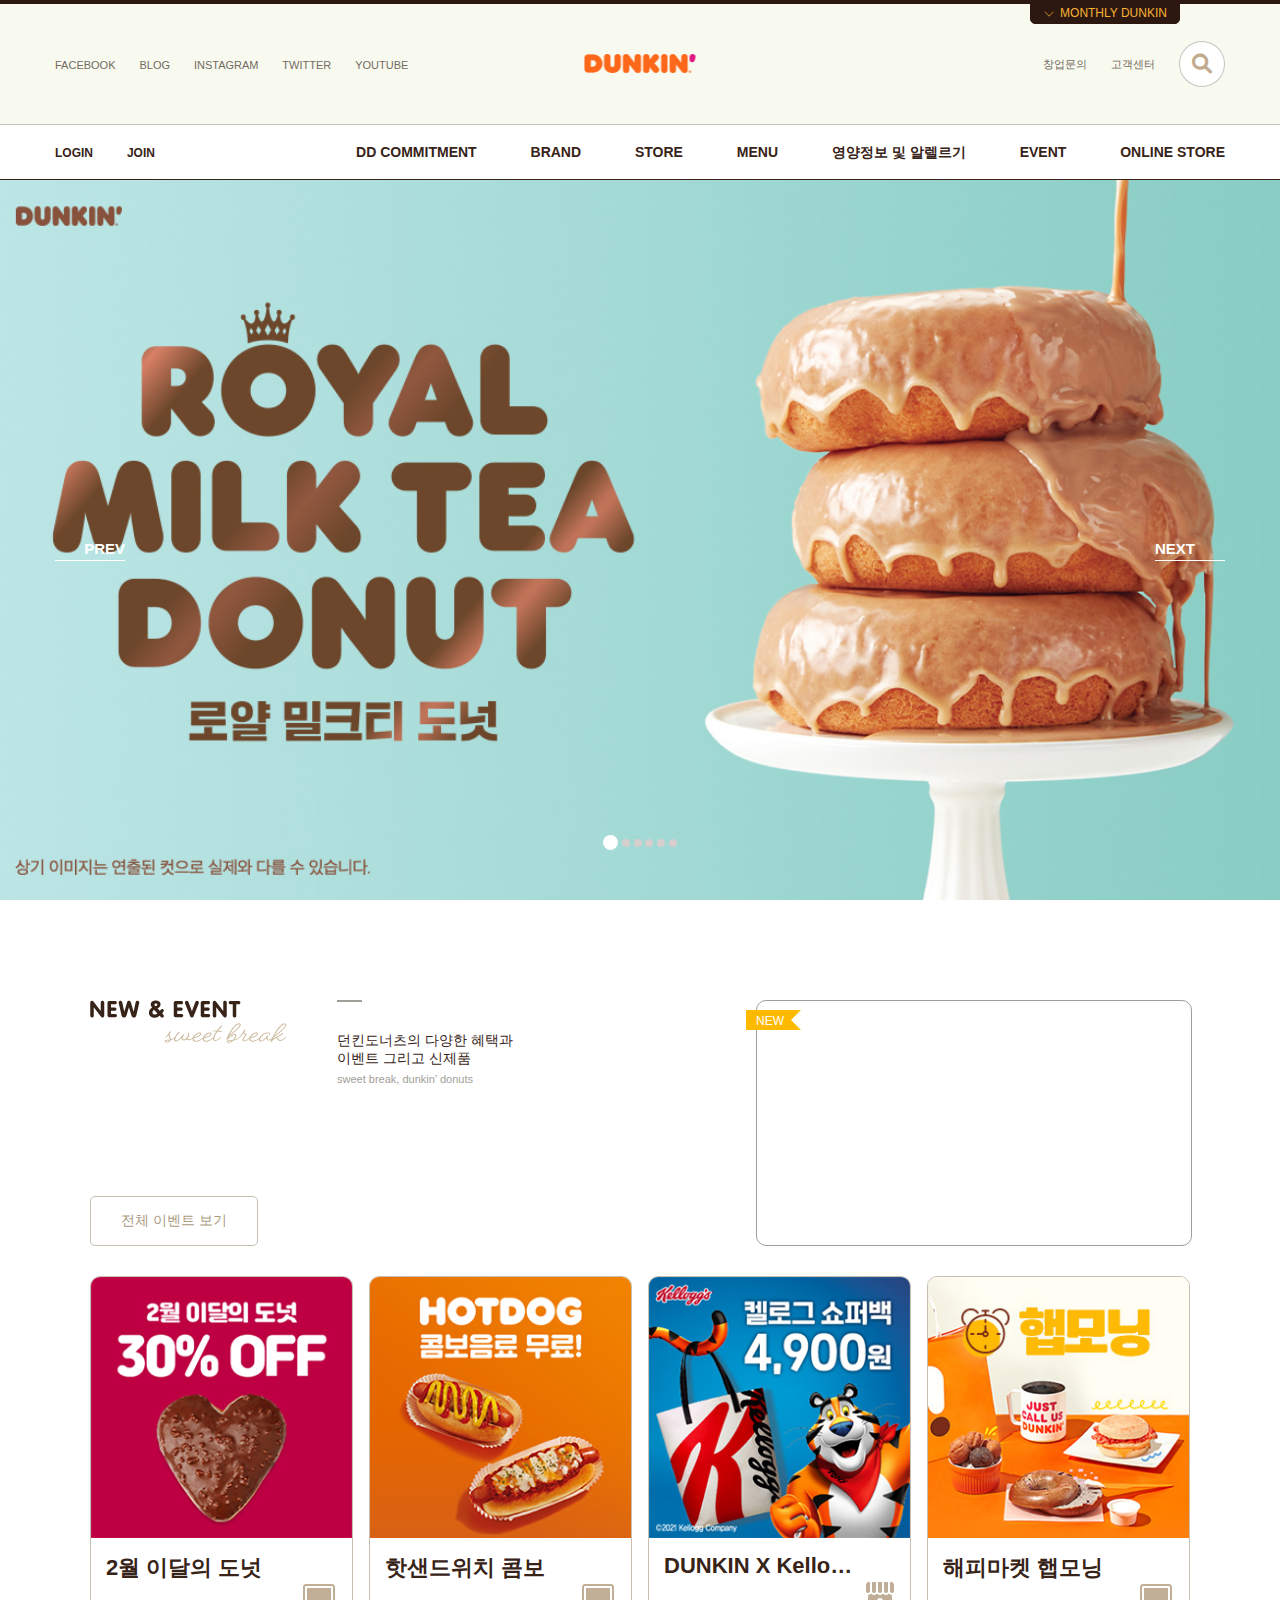
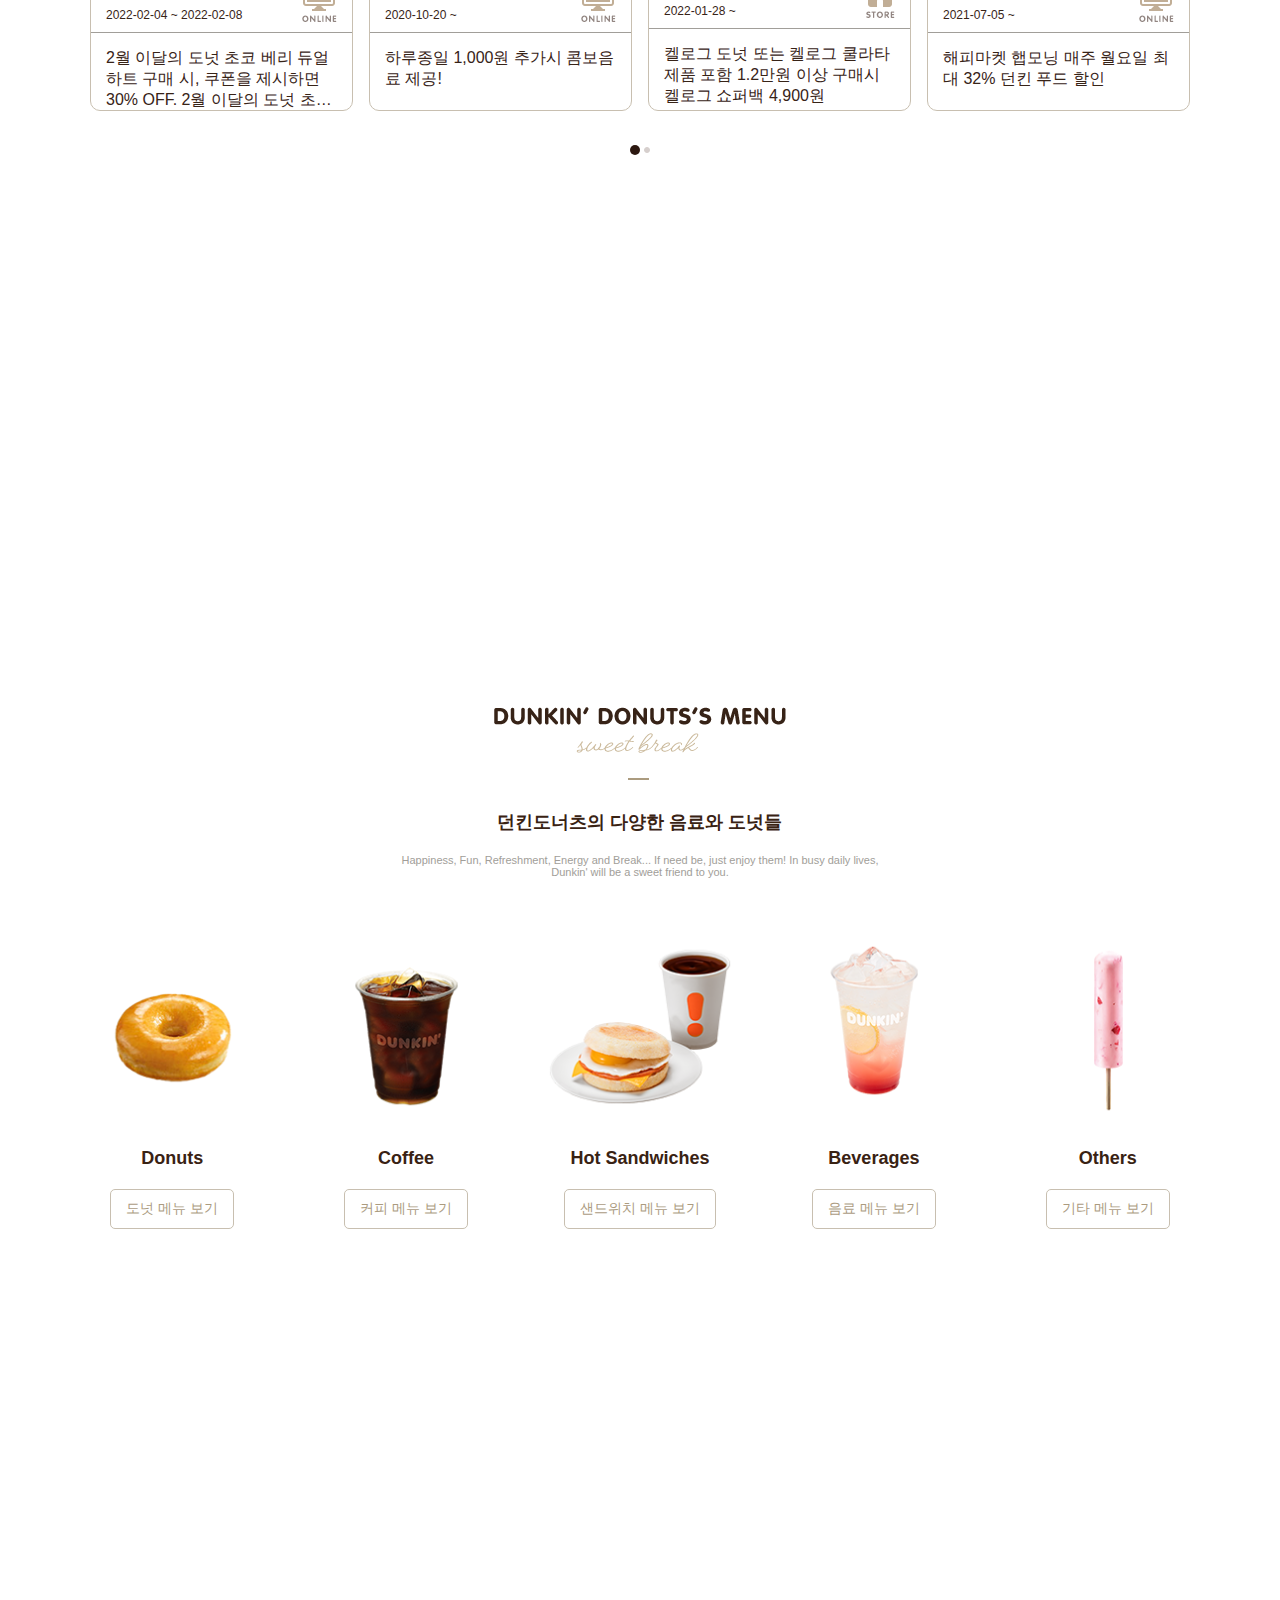
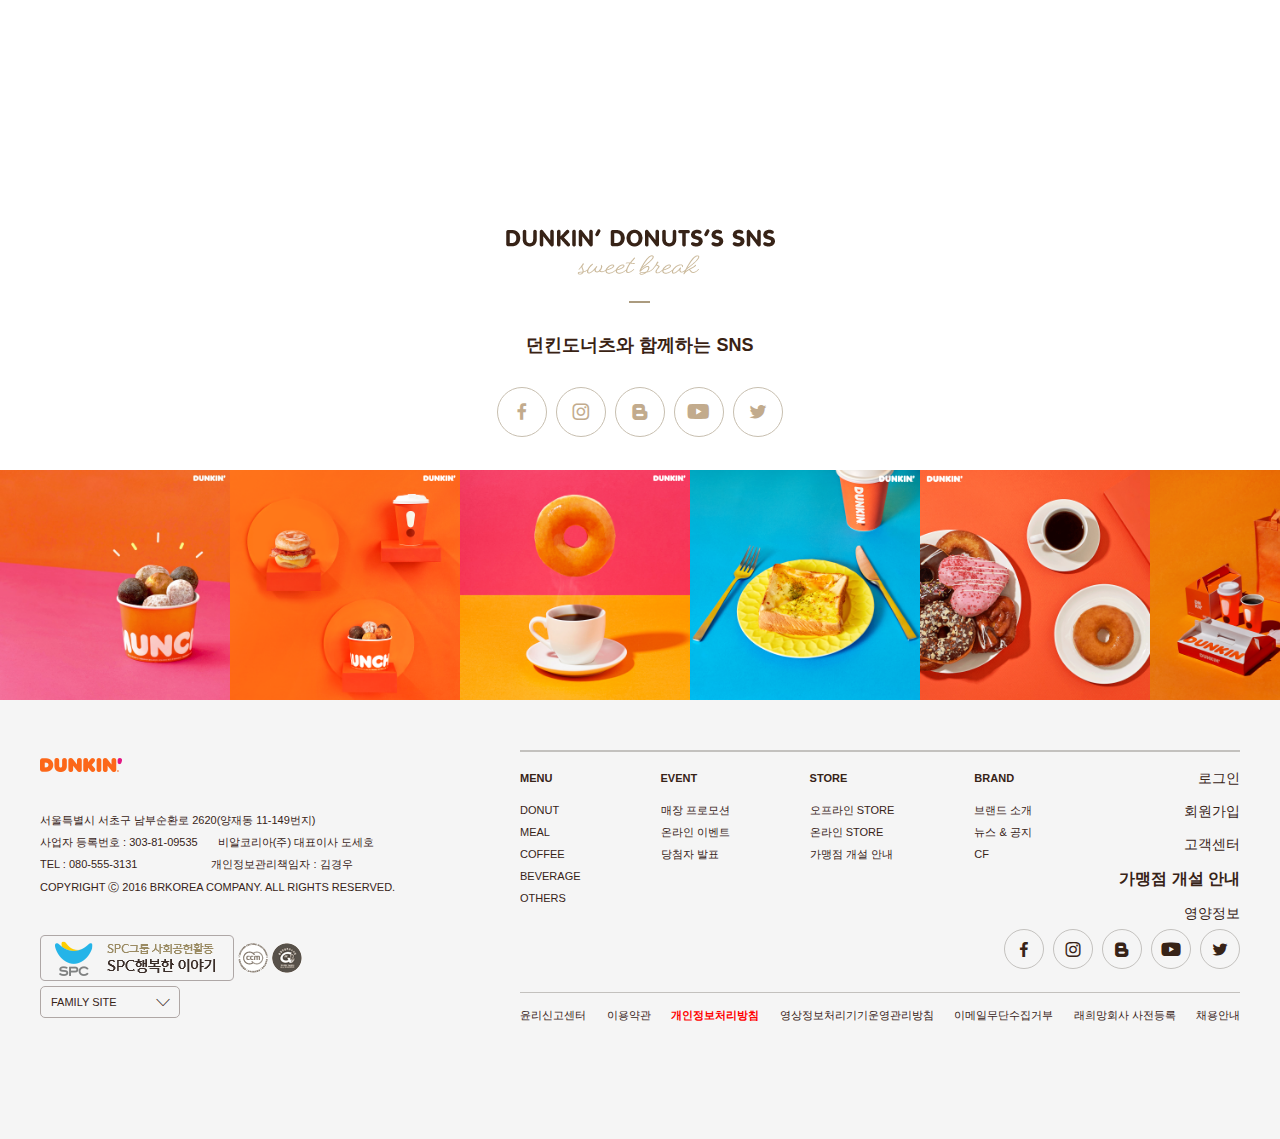
==== index.html @ ea6276cc "init" ====
<!DOCTYPE html>
<html lang="ko">
<head>
  <meta charset="UTF-8">
  <meta http-equiv="X-UA-Compatible" content="IE=edge">
  <meta name="viewport" content="width=device-width, initial-scale=1, viewport-fit=cover" />
  <meta name="apple-mobile-web-app-title" content="Dunkin Donuts" />
  <title>던킨도너츠 코리아</title>
  <meta name="description" content="던킨도너츠 웹사이트">
  <link rel="shortcut icon" type="image/x-icon" href="favicon.ico" />
  <link rel="stylesheet" href="fa/css/all.min.css" />
  <link rel="stylesheet" href="xeicon/xeicon.min.css" />
  <link rel="stylesheet" href="css/web-font.css" />
  <link rel="stylesheet" href="css/style-pc.css" media="screen and (min-width: 1024.0px)" />
  <link rel="stylesheet" href="css/style-m.css" media="screen and (max-width: 1023.9px)" />
  <script src="js/jquery-3.6.0.min.js"></script>
  <script src="js/common.js"></script>
</head>
<body class="main">
  <div class="wrapper">
    <a href="#main" id="skip-nav">본문 바로가기</a>
    <div id="monthly" class="pc">
      <div class="box">
        <ul>
          <li>
            <a href="#"><img src="img/monthly_dom.png" alt="이달의 도너츠 로얄 밀크티 도넛" /></a>
          </li>
          <li>
            <a href="#"><img src="img/monthly_dom.png" alt="이달의 도너츠 로얄 밀크티 도넛" /></a>
          </li>
          <li>
            <a href="#"><img src="img/monthly_dom.png" alt="이달의 도너츠 로얄 밀크티 도넛" /></a>
          </li>
        </ul>
      </div>
      <div class="pull-down">
        <a href="#"><i class="xi-angle-down-thin"><span>열기/닫기</span></i>MONTHLY DUNKIN</a>
      </div>
    </div>
    <header id="header">
      <div class="top-menu">
        <div class="box">
          <a href="#" class="menu-o mobile"><i class="xi-bars"><span>메뉴 열기</span></i></a>
          <h1><a href="#"><img src="img/logo_dunkindonuts.png" alt="Dunkin" /></a></h1>
          <a href="#" class="drct-str mobile">온라인 스토어</a>
          <ul class="sns pc">
            <li><a href="#">FACEBOOK</a></li>
            <li><a href="#">BLOG</a></li>
            <li><a href="#">INSTAGRAM</a></li>
            <li><a href="#">TWITTER</a></li>
            <li><a href="#">YOUTUBE</a></li>
          </ul>
          <ul class="util1 pc">
            <li><a href="#">창업문의</a></li>
            <li><a href="#">고객센터</a></li>
            <li class="search">
              <input type="text" name="" id="search" value="" />
              <label for="search">
                <i class="fa-solid fa-magnifying-glass"><span>검색하기</span>
                </i>
              </label>
            </li>
          </ul>
        </div>
      </div>
      <div class="btm-menu">
        <a href="#" class="menu-x mobile"><i class="xi-close"><span>메뉴 닫기</span></i></a>
        <div class="box">
          <ul class="util2">
            <li><a href="#">LOGIN</a></li>
            <li><a href="#">JOIN</a></li>
            <li class="mobile"><a href="#"><i class="fa-solid fa-magnifying-glass"><span>검색하기</span></i></a></li>
          </ul>
          <nav id="gnb">
            <ul>
              <li data-menu="commit">
                <a href="#">DD COMMITMENT</a>
                <div class="box">
                  <ul class="sub">
                    <li class="card">
                      <a href="#">
                        <p class="text">
                          <em>도넛 만드는 이야기</em>
                          <span>도넛이 만들어지는 과정부터<br />전달하는 과정까지 한 번에</span>
                        </p>
                        <p class="img">
                          <img src="img/gnb_doc01.png" alt="도넛 만드는 이야기" />
                        </p>
                        <p class="btn round">more</p>
                      </a>
                    </li>
                    <li><a href="#">도넛 만드는 이야기</a></li>
                    <li class="card">
                      <a href="#">
                        <p class="text">
                          <em>고객과의 약속</em>
                          <span>던킨이 전하는 고객과의 약속</span>
                        </p>
                        <p class="img">
                          <img src="img/gnb_doc02.png" alt="고객과의 약속" />
                        </p>
                        <p class="btn round">more</p>
                      </a>
                    </li>
                    <li><a href="#">고객과의 약속</a></li>
                    <li class="card">
                      <a href="#">
                        <p class="text">
                          <em>생산센터 투어</em>
                          <span>던킨 생산 센터 견학<br />둘러보기</span>
                        </p>
                        <p class="img">
                          <img src="img/gnb_doc03.png" alt="생산센터 투어" />
                        </p>
                        <p class="btn round">more</p>
                      </a>
                    </li>
                    <li><a href="#">공장 견학 투어</a></li>
                  </ul>
                </div>
              </li>
              <li data-menu="brand">
                <a href="#">BRAND</a>
                <div class="box">
                  <ul class="sub">
                    <li>
                      <a href="#">브랜드 소개</a>
                      <ul>
                        <li><a href="#">던킨도너츠에<br />대해서 알아보세요</a></li>
                      </ul>
                    </li>
                    <li>
                      <a href="#">브랜드 소식</a>
                      <ul>
                        <li><a href="#">던킨 소식을<br /> 알려드립니다</a></li>
                      </ul>
                    </li>
                    <li>
                      <a href="#">미디어 센터</a>
                      <ul>
                        <li><a href="#">던킨의 보도자료들을<br />확인하세요</a></li>
                      </ul>
                    </li>
                    <li>
                      <a href="#">CF</a>
                      <ul>
                        <li><a href="#">던킨 CF</a></li>
                      </ul>
                    </li>
                  </ul>
                </div>
              </li>
              <li data-menu="store">
                <a href="#">STORE</a>
                <div class="box">
                  <ul class="sub">
                    <li>
                      <a href="#">오프라인 STORE</a>
                      <ul>
                        <li><a href="#">매장 찾기</a></li>
                        <li><a href="#">신규매장 안내</a></li>
                        <li><a href="#">품질경영우수가맹점</a></li>
                      </ul>
                    </li>
                    <li>
                      <a href="#">가맹점 개설 안내</a>
                      <ul>
                        <li><a href="#">대한민국 가맹시장</a></li>
                        <li><a href="#">SPC와 함께하는 던킨</a></li>
                        <li><a href="#">25년간 사랑받는 던킨의 강정</a></li>
                        <li><a href="#">새로운 출발 안내</a></li>
                      </ul>
                    </li>
                    <li class="card type2">
                      <a href="#">
                        <p class="text">
                          <em>던킨 매장 찾기</em>
                          <span>나와 가장 가까운 던킨을 찾아보세요</span>
                        </p>
                        <p class="img">
                          <img src="img/gnb_store_01.png" alt="도넛 만드는 이야기" />
                        </p>
                        <p class="btn brown">more</p>
                      </a>
                    </li>
                    <li><a href="#">던킨 매장 찾기</a></li>
                    <li class="card type2">
                      <a href="#">
                        <p class="text">
                          <em>단체주문 &amp; 케이터링 서비스</em>
                          <span>언제, 어디서나 모두 함께 던킨을 즐기세요!</span>
                        </p>
                        <p class="img">
                          <img src="img/gnb_store_02.png" alt="고객과의 약속" />
                        </p>
                        <p class="btn brown">more</p>
                      </a>
                    </li>
                    <li><a href="#">단체주문 &amp; 케이터링 서비스</a></li>
                  </ul>
                </div>
              </li>
              <li data-menu="menu" class="on">
                <a href="#">MENU</a>
                <div class="box">
                  <ul class="sub">
                    <li data-menu="donut" class="on more">
                      <a href="#">DONUT</a>
                      <ul>
                        <li><a href="#">이달의 도넛 (DOM)</a></li>
                        <li><a href="#">베이직</a></li>
                        <li><a href="#">베이글</a></li>
                        <li><a href="#">기타</a></li>
                      </ul>
                    </li>
                    <li data-menu="sandwich">
                      <a href="#">SANDWICHES</a>
                      <ul>
                        <li><a href="#">핫 샌드위치</a></li>
                        <li><a href="#">DD 앳홈</a></li>
                      </ul>
                    </li>
                    <li data-menu="coffee">
                      <a href="#">COFFEE</a>
                      <ul>
                        <li><a href="#">브루클린가든</a></li>
                        <li><a href="#">던카치노</a></li>
                        <li><a href="#">던킨 에스프레소</a></li>
                        <li><a href="#">브류드커피</a></li>
                      </ul>
                    </li>
                    <li data-menu="bev">
                      <a href="#">BEVERAGE</a>
                      <ul>
                        <li><a href="#">버블/젤리</a></li>
                        <li><a href="#">에이드/아이스티</a></li>
                        <li><a href="#">쿨라타</a></li>
                        <li><a href="#">초코/티/티라떼</a></li>
                      </ul>
                    </li>
                    <li data-menu="other">
                      <a href="#">OTHERS</a>
                      <ul>
                        <li><a href="#">아이스 디저트</a></li>
                        <li><a href="#">커피상품</a></li>
                      </ul>
                    </li>
                    <li class="card">
                      <a href="#">
                        <p class="text">
                          <em>4월, 이달의 도넛</em>
                          <em style="color: #f56200;">로얄 밀크티 도넛</em>
                          <span>저지우유로 반죽한 도넛에 우바홍차로 만든 밀크티 글레이즈를 입힌 4월 이달의 도넛을 만나보세요!</span>
                        </p>
                        <p class="img" style="width: 220px; right: -50px;">
                          <img src="img/gnb_menu_01.png" alt="4월, 이달의 도넛은 로얄 밀크티 도넛" />
                        </p>
                        <p class="btn round">more</p>
                      </a>
                    </li>
                    <li data-menu="donut"><a href="#">이달의 도넛</a></li>
                  </ul>
                </div>
              </li>
              <li data-menu="nutrition">
                <a href="#">영양정보 및 알렐르기</a>
                <div class="box">
                  <ul class="sub">
                    <li>
                      <a href="#">영양정보</a>
                      <ul>
                        <li><a href="#">DONUT</a></li>
                        <li><a href="#">SANDWICHES</a></li>
                        <li><a href="#">COFFEE</a></li>
                        <li><a href="#">BEVERAGE</a></li>
                      </ul>
                    </li>
                  </ul>
                </div>
              </li>
              <li data-menu="event">
                <a href="#">EVENT</a>
                <div class="box">
                  <ul class="sub">
                    <li><a href="#">진행중인 이벤트</a></li>
                    <li><a href="#">당첨자 발표</a></li>
                    <li class="card right">
                      <a href="#">
                        <p class="text">
                          <em>KT 멤버십 VIP 초이스</em>
                          <span>KT 멤버십 VIP 초이스<br />페이머스 클레이즈드<br />+아메리카노 FREE</span>
                        </p>
                        <p class="img">
                          <img src="img/gnb_event_membership.png" alt="KT 멤버십 VIP 초이스" />
                        </p>
                        <p class="btn round">more</p>
                      </a>
                    </li>
                    <li><a href="#">KT 멤버십 VIP  초이스</a></li>
                  </ul>
                </div>
              </li>
              <li data-menu="online">
                <a href="#">ONLINE STORE</a>
                <div class="box">
                  <ul class="sub">
                    <li class="card">
                      <a href="#">
                        <p class="text">
                          <em>해피오더 서비스</em>
                          <span>해피앱에서 간편하게,<br />예약&픽업 배달까지!</span>
                        </p>
                        <p class="img">
                          <img src="img/gnb_happyorder.png" alt="해피오더 서비스. 해피앱에서 간편하게, 예약&픽업 배달까지!" />
                        </p>
                        <p class="btn round">more</p>
                      </a>
                    </li>
                    <li><a href="#">헤피오더 서비스</a></li>
                    <li class="card">
                      <a href="#">
                        <p class="text">
                          <em>해피 E-마켓</em>
                          <span>해피앱, G마켓부터 카카오 선물<br />하기까지! 던틴으로 선물하세요!</span>
                        </p>
                        <p class="img">
                          <img src="img/gnb_happymarket.png" alt="해피 E-마켓. 해피앱, G마켓부터 카카오 선물학기까지! 던틴으로 선물하세요!" />
                        </p>
                        <p class="btn round">more</p>
                      </a>
                    </li>
                    <li><a href="#">해피 E-마켓</a></li>
                  </ul>
                </div>
              </li>
            </ul>
          </nav>
          <div class="sns mobile">
            <p>DUNKIN SNS</p>
            <ul>
              <li><a href="#"><i class="xi-facebook"><span>FACEBOOK</span></i></a></li>
              <li><a href="#"><i class="xi-blogger"><span>BLOG</span></i></a></li>
              <li><a href="#"><i class="xi-instagram"><span>INSTAGRAM</span></i></a></li>
              <li><a href="#"><i class="xi-twitter"><span>TWITTER</span></i></a></li>
              <li><a href="#"><i class="xi-youtube"><span>YOUTUBE</span></i></a></li>
            </ul>
          </div>
        </div>
      </div>
    </header>
    <main id="main">
      <section id="main-visual">
        <h3 class="ir-hidden">주요 제품 소개</h3>
        <div class="box">
          <p class="dummy mobile"><img src="img/main-visual-m-01.jpeg" alt="000 000 000" /></p>
          <ul class="slide pc">
            <li class="on">
              <a href="#"><img src="img/main-visual-01.jpeg" alt="000 000 000" /></a></li>
            <li><a href="#"><img src="img/main-visual-02.jpeg" alt="000 000 000" /></a></li>
            <li><a href="#"><img src="img/main-visual-03.jpeg" alt="000 000 000" /></a></li>
            <li><a href="#"><img src="img/main-visual-04.jpeg" alt="000 000 000" /></a></li>
            <li><a href="#"><img src="img/main-visual-05.png" alt="000 000 000" /></a></li>
            <li><a href="#"><img src="img/main-visual-06.png" alt="000 000 000" /></a></li>
          </ul>
          <ul class="slide mobile">
            <li class="on">
              <a href="#"><img src="img/main-visual-m-01.jpeg" alt="000 000 000" /></a></li>
            <li><a href="#"><img src="img/main-visual-m-02.jpeg" alt="000 000 000" /></a></li>
            <li><a href="#"><img src="img/main-visual-m-03.jpeg" alt="000 000 000" /></a></li>
            <li><a href="#"><img src="img/main-visual-m-04.jpeg" alt="000 000 000" /></a></li>
            <li><a href="#"><img src="img/main-visual-m-05.png" alt="000 000 000" /></a></li>
            <li><a href="#"><img src="img/main-visual-m-06.png" alt="000 000 000" /></a></li>
          </ul>
        </div>
        <div class="indicator">
          <ul>
            <li class="on"><a href="#">1번 슬라이드</a></li>
            <li><a href="#">2번 슬라이드</a></li>
            <li><a href="#">3번 슬라이드</a></li>
            <li><a href="#">4번 슬라이드</a></li>
            <li><a href="#">5번 슬라이드</a></li>
            <li><a href="#">6번 슬라이드</a></li>
          </ul>
        </div>
        <div class="control">
            <a href="#" class="prev">PREV</a>
            <a href="#" class="next">NEXT</a>
        </div>
      </section>
      <section id="news" class="clearfix">
        <div class="box">
          <div class="content">
            <ul class="top">
              <li>
                <h3><img class="pc" src="img/tit_new_event.png" alt="NEW & EVENT sweet break"><img class="mobile" src="img/tit_new_event-m.png" alt="NEW & EVENT sweet break"></h3>
                <a href="#" class="btn pc">전체 이벤트 보기</a>
              </li>
              <li>
                <em>던킨도너츠의 다양한 혜택과<br />이벤트 그리고 신제품</em><span>sweet break, dunkin’ donuts</span>
              </li>
            </ul>
            <div class="clip pc">
              <div class="box">
                <iframe width="434" height="244" src="https://www.youtube.com/embed/P3UybR-UTvM?list=PLaoYJk3DWW99y7C6g575JC6X6nfHoeVfT" title="YouTube video player" frameborder="0" allow="accelerometer; autoplay; clipboard-write; encrypted-media; gyroscope; picture-in-picture" allowfullscreen></iframe>
              </div>
            </div>
          </div>
          <div class="slide-box">
            <ul>
              <li>
                <a href="#">
                  <img src="img/news-01.jpeg" alt="2월 이달의 도넛 30% OFF">
                  <span>
                    <img src="img/icon_online.gif" alt="ONLINE">
                    <p class="title">2월 이달의 도넛</p>
                    <p class="date">2022-02-04 ~ 2022-02-08</p>
                  </span>
                  <p class="info">2월 이달의 도넛 초코 베리 듀얼 하트 구매 시, 쿠폰을 제시하면 30% OFF. 2월 이달의 도넛 초코 베리 듀얼 하트 구매 시, 쿠폰을 제시하면 30% OFF. 2월 이달의 도넛 초코 베리 듀얼 하트 구매 시, 쿠폰을 제시하면 30% OFF.</p>
                </a>
              </li>
              <li>
                <a href="#">
                  <img src="img/news-02.jpg" alt="HOTDOG 콤보음료 무료!">
                  <span>
                    <img src="img/icon_online.gif" alt="ONLINE">
                    <p class="title">핫샌드위치 콤보</p>
                    <p class="date">2020-10-20 ~ </p>
                  </span>
                  <p class="info">하루종일 1,000원 추가시 콤보음료 제공!</p>
                </a>
              </li>
              <li>
                <a href="#">
                  <img src="img/news-03.jpeg" alt="캘로그 쇼퍼백 4,900원">
                  <span>
                    <img src="img/icon_store.gif" alt="STORE">
                    <p class="title">DUNKIN X Kellogg's</p>
                    <p class="date">2022-01-28 ~ </p>
                  </span>
                  <p class="info">켈로그 도넛 또는 켈로그 쿨라타 제품 포함 1.2만원 이상 구매시 켈로그 쇼퍼백 4,900원</p>
                </a>
              </li>
              <li>
                <a href="#">
                  <img src="img/news-04.jpg" alt="햅모닝">
                  <span>
                    <img src="img/icon_online.gif" alt="ONLINE">
                    <p class="title">해피마켓 햅모닝</p>
                    <p class="date">2021-07-05 ~ </p>
                  </span>
                  <p class="info">해피마켓 햅모닝 매주 월요일 최대 32% 던킨 푸드 할인</p>
                </a>
              </li>
              <li>
                <a href="#">
                  <img src="img/news-05.jpg" alt="페이머스 글레이즈드팩 매주 금요일 할인">
                  <span>
                    <img src="img/icon_store.gif" alt="STORE">
                    <p class="title">DONUT FRIDAY</p>
                    <p class="date">2020-05-08 ~ </p>
                  </span>
                  <p class="info">매주 금요일 페이머스 글레이즈드팩 6개입 5,900원, 12개입 10,900원!</p>
                </a>
              </li>
            </ul>
          </div>
          <ul class="indicator pc">
            <li class="on"><a href="#">1번 슬라이드</a></li>
            <li><a href="#">2번 슬라이드</a></li>
          </ul>
        </div>
      </section>
      <div class="break" id="break">
        <img src="img/scroll_txt_1.png" alt="잠깐의 여유와 달콤한 행복" />
        <img src="img/scroll_txt_2.png" alt="sweet break, dunkin' donuts" />
      </div>
      <section id="quick-menu">
        <h3><img class="pc" src="img/tit_dunkin_menu.png" alt="Dunkin’ Donuts’s Menu"><img class="mobile" src="img/tit_menu-m.png" alt="Dunkin’ Donuts’s Menu"></h3>
        <em>던킨도너츠의 다양한 음료와 도넛들</em>
        <p>Happiness, Fun, Refreshment, Energy and Break... If need be, just enjoy them! In busy daily lives,<br />Dunkin' will be a sweet friend to you.</p>
        <ul class="menu-list">
          <li>
            <figure><img src="img/img_product_1.png" alt="도넛" /></figure>
            <p>Donuts</p>
            <a href="#" class="btn">도넛 메뉴 보기</a>
          </li>
          <li>
            <figure><img src="img/img_product_2.png" alt="커피" /></figure>
            <p>Coffee</p>
            <a href="#" class="btn">커피 메뉴 보기</a>
          </li>
          <li>
            <figure><img src="img/img_product_3.png" alt="샌드위치" /></figure>
            <p>Hot Sandwiches</p>
            <a href="#" class="btn">샌드위치 메뉴 보기</a>
          </li>
          <li>
            <figure><img src="img/img_product_4.png" alt="음료" /></figure>
            <p>Beverages</p>
            <a href="#" class="btn">음료 메뉴 보기</a>
          </li>
          <li>
            <figure><img src="img/img_product_5.png" alt="기타" /></figure>
            <p>Others</p>
            <a href="#" class="btn">기타 메뉴 보기</a>
          </li>
        </ul>
      </section>
      <section id="find">
        <div class="store">
          <a href="#">
            <p class="title">매장 찾기</p>
            <p>달콤한 휴식을 즐길 수 있는<br /><em>던킨도너츠 매장</em>을 찾아보세요.</p>
            <img class="mobile" src="img/bg_map-m.jpeg" alt="" />
          </a>
        </div>
        <div class="catering">
          <a href="#">
            <p class="title">단체주문 & 케이터링 서비스</p>
            <p>특별한 날, 던킨과 함께<br />즐거움을 나누세요.</p>
            <img class="mobile" src="img/bg_catering-m.jpeg" alt="" />
          </a>
        </div>
      </section>
      <section id="sns">
        <h3><img class="pc" src="img/tit_dunkin_sns.png" alt="Dunkin Donuts's SNS"><img class="mobile" src="img/tit_sns-m.png" alt="Dunkin Donuts's SNS"></h3>
        <em>던킨도너츠와 함께하는 SNS</em>
        <ul class="sns-icon large">
          <li><a href="#"><i class="xi-facebook"><span>Facebook</span></i></a></li>
          <li><a href="#"><i class="xi-instagram"><span>Instagram</span></i></a></li>
          <li><a href="#"><i class="xi-blogger"><span>Blogger</span></i></a></li>
          <li><a href="#"><i class="fab fa-youtube"><span>Youtube</span></i></a></li>
          <li><a href="#"><i class="xi-twitter"><span>Twitter</span></i></a></li>
        </ul>
        <div class="banner">
          <ul>
            <li>
              <a href="https://www.instagram.com/dunkin_kr/" target="_blank"><img src="img/bottom-visual-01.jpg" alt="" /></a>
            </li>
            <li>
              <a href="https://www.instagram.com/dunkin_kr/" target="_blank"><img src="img/bottom-visual-02.png" alt="" /></a>
            </li>
            <li>
              <a href="https://www.instagram.com/dunkin_kr/" target="_blank"><img src="img/bottom-visual-03.png" alt="" /></a>
            </li>
            <li>
              <a href="https://www.instagram.com/dunkin_kr/" target="_blank"><img src="img/bottom-visual-04.png" alt="" /></a>
            </li>
            <li>
              <a href="https://www.instagram.com/dunkin_kr/" target="_blank"><img src="img/bottom-visual-05.png" alt="" /></a>
            </li>
            <li>
              <a href="https://www.instagram.com/dunkin_kr/" target="_blank"><img src="img/bottom-visual-06.png" alt="" /></a>
            </li>
            <li>
              <a href="https://www.instagram.com/dunkin_kr/" target="_blank"><img src="img/bottom-visual-07.png" alt="" /></a>
            </li>
            <li>
              <a href="https://www.instagram.com/dunkin_kr/" target="_blank"><img src="img/bottom-visual-08.png" alt="" /></a>
            </li>
            <li>
              <a href="https://www.instagram.com/dunkin_kr/" target="_blank"><img src="img/bottom-visual-09.png" alt="" /></a>
            </li>
            <li>
              <a href="https://www.instagram.com/dunkin_kr/" target="_blank"><img src="img/bottom-visual-10.jpg" alt="" /></a>
            </li>
            <li>
              <a href="https://www.instagram.com/dunkin_kr/" target="_blank"><img src="img/bottom-visual-11.png" alt="" /></a>
            </li>
            <li>
              <a href="https://www.instagram.com/dunkin_kr/" target="_blank"><img src="img/bottom-visual-12.png" alt="" /></a>
            </li>
            <li>
              <a href="https://www.instagram.com/dunkin_kr/" target="_blank"><img src="img/bottom-visual-13.png" alt="" /></a>
            </li>
            <li>
              <a href="https://www.instagram.com/dunkin_kr/" target="_blank"><img src="img/bottom-visual-14.png" alt="" /></a>
            </li>
            <li>
              <a href="https://www.instagram.com/dunkin_kr/" target="_blank"><img src="img/bottom-visual-15.png" alt="" /></a>
            </li>
            <li>
              <a href="https://www.instagram.com/dunkin_kr/" target="_blank"><img src="img/bottom-visual-16.png" alt="" /></a>
            </li>
          </ul>
        </div>
      </section>
    </main>
    <footer id="footer">
      <div class="pc">
        <div class="menu-left">
          <h3><img src="img/footer_logo.png" alt="Dunkin’" /></h3>
          <address>
            <ul>
              <li>서울특별시 서초구 남부순환로 2620(양재동 11-149번지)</li>
              <li>사업자 등록번호 : 303-81-09535</li>
              <li>비알코리아(주) 대표이사 도세호</li>
              <li>TEL : 080-555-3131</li>
              <li>개인정보관리책임자 : 김경우</li>
            </ul>
          </address>
          <p class="copyright">COPYRIGHT Ⓒ 2016 BRKOREA COMPANY. ALL RIGHTS RESERVED.</p>
          <div class="info-link">
            <a href="#"><img src="img/footer_img_btn1.png" alt="spc그룹 사회공헌활동 SPC행복한 이야기" /></a>
            <a href="#"><img src="img/footer_img_btn2.png" alt="소비자중심경영 인증제도" /></a>
            <a href="#"><img src="img/footer_img_btn3.png" alt="국가품질상 - KSA 한국표준협회" /></a>
          </div>
          <div class="family-site">
            <a href="#">FAMILY SITE</a>
            <ul>
              <li><a href="#">SPC그룹</a></li>
              <li><a href="#">비알코리아</a></li>
              <li><a href="#">배스킨라빈스</a></li>
              <li><a href="#">파리바게뜨</a></li>
              <li><a href="#">샤니</a></li>
              <li><a href="#">파스쿠찌</a></li>
              <li><a href="#">해피포인트카드</a></li>
              <li><a href="#">던킨 온라인 스쿨</a></li>
              <li><a href="#">던킨 아르바이트</a></li>
            </ul>
          </div>
        </div>
        <div class="menu-right">
          <nav class="sitemap">
            <ul>
              <li>
                <a href="#">MENU</a>
                  <ul>
                    <li><a href="#">DONUT</a></li>
                    <li><a href="#">MEAL</a></li>
                    <li><a href="#">COFFEE</a></li>
                    <li><a href="#">BEVERAGE</a></li>
                    <li><a href="#">OTHERS</a></li>
                  </ul>
              </li>
              <li>
                <a href="#">EVENT</a>
                  <ul>
                    <li><a href="#">매장 프로모션</a></li>
                    <li><a href="#">온라인 이벤트</a></li>
                    <li><a href="#">당첨자 발표</a></li>
                  </ul>
              </li>
              <li>
                <a href="#">STORE</a>
                  <ul>
                    <li><a href="#">오프라인 STORE</a></li>
                    <li><a href="#">온라인 STORE</a></li>
                    <li><a href="#">가맹점 개설 안내</a></li>
                  </ul>
              </li>
              <li>
                <a href="#">BRAND</a>
                  <ul>
                    <li><a href="#">브랜드 소개</a></li>
                    <li><a href="#">뉴스 & 공지</a></li>
                    <li><a href="#">CF</a></li>
                  </ul>
              </li>
            </ul>
          </nav>
          <div class="etc-menu">
            <ul>
              <li><a href="#">로그인</a></li>
              <li><a href="#">회원가입</a></li>
              <li><a href="#">고객센터</a></li>
              <li><a href="#"><em>가맹점 개설 안내</em></a></li>
              <li><a href="#">영양정보</a></li>
            </ul>
          </div>
          <ul class="sns-icon">
            <li><a href="#"><i class="xi-facebook"><span>Facebook</span></i></a></li>
            <li><a href="#"><i class="xi-instagram"><span>Instagram</span></i></a></li>
            <li><a href="#"><i class="xi-blogger"><span>Blogger</span></i></a></li>
            <li><a href="#"><i class="fab fa-youtube"><span>Youtube</span></i></a></li>
            <li><a href="#"><i class="xi-twitter"><span>Twitter</span></i></a></li>
          </ul>
          <ul class="policy">
            <li><a href="#">윤리신고센터</a></li>
            <li><a href="#">이용약관</a></li>
            <li><a href="#"><em>개인정보처리방침</em></a></li>
            <li><a href="#">영상정보처리기기운영관리방침</a></li>
            <li><a href="#">이메일무단수집거부</a></li>
            <li><a href="#">래희망회사 사전등록</a></li>
            <li><a href="#">채용안내</a></li>
          </ul>
        </div>
      </div>
      <div class="mobile">
        <div class="tit">
          <div class="box">
            <h3><img src="img/footer_logo.png" alt="Dunkin’" /></h3>
            <p class="copyright">COPYRIGHT Ⓒ 2016 BRKOREA COMPANY. ALL RIGHTS RESERVED.</p>
          </div>
        </div>
        <ul class="policy">
          <li><a href="#">윤리신고센터</a></li>
          <li><a href="#">이용약관</a></li>
          <li><a href="#"><em>개인정보처리방침</em></a></li>
          <li><a href="#">영상정보처리기기운영관리방침</a></li>
          <li><a href="#">이메일무단수집거부</a></li>
          <li><a href="#">영양정보</a></li>
        </ul>
        <div class="rel-box">
          <address>
            <div class="top">
              <a class="btn brown" href="#">가맹점 개설</a>
              <a class="btn brown" href="#">고객센터</a>
              <a href="tel:080-555-3131">080-555-3131</a>
            </div>
            <div class="btm">
              <p>사업자 등록번호 : 303-81-09535</p>
              <p>비알코리아(주) 대표이사 도세호</p>
              <p>서울특별시 서초구 남부순환로 2620(양재동 11-149번지)</p>
              <p>개인정보관리책임자 : 김경우</p>
            </div>
          </address>
          <div class="family-site">
            <a href="#">FAMILY SITE</a>
            <ul>
              <li><a href="#">SPC그룹</a></li>
              <li><a href="#">비알코리아</a></li>
              <li><a href="#">배스킨라빈스</a></li>
              <li><a href="#">파리바게뜨</a></li>
              <li><a href="#">샤니</a></li>
              <li><a href="#">파스쿠찌</a></li>
              <li><a href="#">해피포인트카드</a></li>
              <li><a href="#">던킨 온라인 스쿨</a></li>
              <li><a href="#">던킨 아르바이트</a></li>
            </ul>
          </div>
        </div>
        
        <div class="info-link">
          <a href="#"><img src="img/footer-m-link-01.png" alt="해피포인트" /></a>
          <a href="#"><img src="img/footer-m-link-02.png" alt="SPC그룹 사회공헌활동" /></a>
          <a href="#"><img src="img/footer-m-link-03.png" alt="소비자중심경영 인증제도" /></a>
          <a href="#"><img src="img/footer-m-link-04.gif" alt="품질경쟁력평가시스템" /></a>
        </div>
      </div>
    </footer>
  </div> <!-- end of wrapper -->

<script>

setGNB();

document.addEventListener('scroll', function() {
  setActiveScroll('break');
  setActiveScroll('find');
});

document.querySelector('#monthly div.pull-down a').addEventListener('click', function() {
  document.getElementById('monthly').classList.toggle('show');
});

document.querySelector('#header .top-menu ul > li.search label').addEventListener('click', function() {
  this.parentNode.classList.toggle('on');
});

function setGNB() {
  document.querySelectorAll('#gnb > ul > li').forEach(function(el, i) {
    console.log(el);
    el.classList.remove('on');
    el.addEventListener('mouseenter', function(el) {
      for (let sibling of this.parentNode.children) {
        sibling.classList.remove('on');
      }
      this.classList.add('on');  
    });
    document.querySelector('#gnb').addEventListener('mouseleave', function() {
      el.classList.remove('on');
    });
  });
}

function setActiveScroll(selector) {
  var scrollAmt = window.pageYOffset;
  var el = document.getElementById(selector);
  // var el = document.getElementById('break');
  var elTop = (el.offsetTop + 176) - window.innerHeight;
  var windowHeight = window.innerHeight;
  console.log(el, scrollAmt, elTop, windowHeight);
  var activeAmt = 100;

  if (scrollAmt < elTop + activeAmt) {
    el.classList.remove('active');
  } else {
    el.classList.add('active');
  }
}

function showSlide(n) {
  
}

$('#gnb li.card').addClass('pc');
$('#gnb li.card + li').addClass('mobile');

$('#header a.menu-o').on('click', function() {
  $('#header > .btm-menu').addClass('on');
});

$('#header a.menu-x').on('click', function(){
  $('#header > .btm-menu').removeClass('on')
});

</script>
</body>
</html>
---- xeicon/xeicon.min.css ----
/*!
*  XEIcon 2.3.3 by @NAVER - http://xpressengine.github.io/XEIcon/ - @XEIcon
*  License - http://xpressengine.github.io/XEIcon/license.html (Font: SIL OFL 1.1, CSS: MIT License)
*/@font-face{font-family:xeicon;src:url(fonts/xeicon.eot?3ka2yj);src:url(fonts/xeicon.eot?3ka2yj#iefix) format("embedded-opentype"),url(fonts/xeicon.woff2?3ka2yj) format("woff2"),url(fonts/xeicon.ttf?3ka2yj) format("truetype"),url(fonts/xeicon.woff?3ka2yj) format("woff"),url(fonts/xeicon.svg?3ka2yj#xeicon) format("svg");font-weight:400;font-style:normal}[class*=" xi-"],[class^=xi-]{font-family:xeicon!important;display:inline-block;speak:none;font-style:normal;font-weight:400;font-variant:normal;text-transform:none;line-height:1;-webkit-font-smoothing:antialiased;-moz-osx-font-smoothing:grayscale}.xi-home:before{content:"\e900"}.xi-home-o:before{content:"\e902"}.xi-bars:before{content:"\e91c"}.xi-hamburger-back:before{content:"\eb46"}.xi-hamburger-out:before{content:"\eb45"}.xi-apps:before{content:"\e903"}.xi-ellipsis-h:before{content:"\e94a"}.xi-ellipsis-v:before{content:"\e949"}.xi-drag-vertical:before{content:"\e996"}.xi-drag-handle:before{content:"\e960"}.xi-arrow-top:before{content:"\e912"}.xi-arrow-bottom:before{content:"\e904"}.xi-arrow-left:before{content:"\e906"}.xi-arrow-right:before{content:"\e907"}.xi-arrow-up:before{content:"\e915"}.xi-arrow-down:before{content:"\e905"}.xi-long-arrow-left:before{content:"\e908"}.xi-long-arrow-right:before{content:"\e90b"}.xi-long-arrow-up:before{content:"\e909"}.xi-long-arrow-down:before{content:"\e90a"}.xi-angle-left:before{content:"\e93b"}.xi-angle-left-min:before{content:"\e93c"}.xi-angle-left-thin:before{content:"\e93d"}.xi-angle-right:before{content:"\e93e"}.xi-angle-right-min:before{content:"\e93f"}.xi-angle-right-thin:before{content:"\e940"}.xi-angle-up:before{content:"\e944"}.xi-angle-up-min:before{content:"\e945"}.xi-angle-up-thin:before{content:"\e946"}.xi-angle-down:before{content:"\e941"}.xi-angle-down-min:before{content:"\e942"}.xi-angle-down-thin:before{content:"\e943"}.xi-caret-up:before{content:"\e92f"}.xi-caret-up-min:before{content:"\e930"}.xi-caret-down:before{content:"\e935"}.xi-caret-down-min:before{content:"\e936"}.xi-caret-up-circle:before{content:"\e931"}.xi-caret-up-circle-o:before{content:"\e932"}.xi-caret-down-circle:before{content:"\e937"}.xi-caret-down-circle-o:before{content:"\e938"}.xi-caret-up-square:before{content:"\e933"}.xi-caret-up-square-o:before{content:"\e934"}.xi-caret-down-square:before{content:"\e939"}.xi-caret-down-square-o:before{content:"\e93a"}.xi-arrows-h:before{content:"\e90e"}.xi-arrows-v:before{content:"\e90f"}.xi-expand:before{content:"\e910"}.xi-compress:before{content:"\e911"}.xi-arrows:before{content:"\e90c"}.xi-arrows-alt:before{content:"\e90d"}.xi-compare-arrows:before{content:"\e947"}.xi-scroll:before{content:"\e94b"}.xi-dashboard:before{content:"\e948"}.xi-dashboard-o:before{content:"\e95e"}.xi-refresh:before{content:"\e973"}.xi-catched:before{content:"\e923"}.xi-renew:before{content:"\e977"}.xi-sync:before{content:"\e982"}.xi-eye:before{content:"\e951"}.xi-eye-o:before{content:"\e950"}.xi-eye-off:before{content:"\e953"}.xi-eye-slash:before{content:"\e953"}.xi-eye-off-o:before{content:"\e952"}.xi-eye-slash2:before{content:"\e952"}.xi-lock:before{content:"\e964"}.xi-lock-o:before{content:"\e966"}.xi-unlock:before{content:"\e965"}.xi-unlock-o:before{content:"\e967"}.xi-trash:before{content:"\e96e"}.xi-trash-o:before{content:"\e96f"}.xi-flag:before{content:"\e961"}.xi-flag-o:before{content:"\e962"}.xi-expand-square:before{content:"\e954"}.xi-compress-square:before{content:"\e955"}.xi-log-in:before{content:"\e963"}.xi-log-out:before{content:"\e972"}.xi-search:before{content:"\e97a"}.xi-magnifier:before{content:"\e97a"}.xi-zoom-in:before{content:"\e97b"}.xi-magnifier-expand:before{content:"\e97b"}.xi-zoom-out:before{content:"\e97c"}.xi-magnifier-reduce:before{content:"\e97c"}.xi-subdirectory:before{content:"\e97e"}.xi-subdirectory-arrow:before{content:"\e981"}.xi-external-link:before{content:"\e980"}.xi-cog:before{content:"\e986"}.xi-view-array:before{content:"\e983"}.xi-view-carousel:before{content:"\e984"}.xi-view-column:before{content:"\e985"}.xi-view-day:before{content:"\e98d"}.xi-view-list:before{content:"\e993"}.xi-view-module:before{content:"\e997"}.xi-view-stream:before{content:"\e99a"}.xi-wrench:before{content:"\e99b"}.xi-filter:before{content:"\e9d9"}.xi-funnel:before{content:"\e9d9"}.xi-plus:before{content:"\e913"}.xi-plus-min:before{content:"\e914"}.xi-plus-thin:before{content:"\e9c5"}.xi-minus:before{content:"\e91a"}.xi-minus-min:before{content:"\e91b"}.xi-minus-thin:before{content:"\e9c1"}.xi-close:before{content:"\e921"}.xi-close-min:before{content:"\e922"}.xi-close-thin:before{content:"\e9af"}.xi-check:before{content:"\e928"}.xi-check-min:before{content:"\e929"}.xi-check-thin:before{content:"\e92a"}.xi-plus-circle:before{content:"\e916"}.xi-plus-circle-o:before{content:"\e917"}.xi-minus-circle:before{content:"\e91d"}.xi-minus-circle-o:before{content:"\e91e"}.xi-close-circle:before{content:"\e924"}.xi-close-circle-o:before{content:"\e925"}.xi-check-circle:before{content:"\e92b"}.xi-check-circle-o:before{content:"\e92c"}.xi-plus-square:before{content:"\e918"}.xi-plus-square-o:before{content:"\e919"}.xi-minus-square:before{content:"\e91f"}.xi-minus-square-o:before{content:"\e920"}.xi-close-square:before{content:"\e926"}.xi-close-square-o:before{content:"\e927"}.xi-check-square:before{content:"\e92d"}.xi-check-box:before{content:"\e92d"}.xi-checkbox-blank:before{content:"\ea0e"}.xi-check-square-o:before{content:"\e92e"}.xi-checkbox-checked:before{content:"\e92e"}.xi-radiobox-blank:before{content:"\e9c6"}.xi-radiobox-checked:before{content:"\e9c7"}.xi-cut:before{content:"\e9b0"}.xi-label:before{content:"\e9b1"}.xi-label-o:before{content:"\e9b2"}.xi-library-add:before{content:"\e9b3"}.xi-library-bookmark:before{content:"\e9b4"}.xi-tagged-book:before{content:"\e9b4"}.xi-save:before{content:"\e9b9"}.xi-lightbulb:before{content:"\e9be"}.xi-idea:before{content:"\e9be"}.xi-lightbulb-o:before{content:"\e9bf"}.xi-link:before{content:"\e9c0"}.xi-package:before{content:"\e9c2"}.xi-archive:before{content:"\e9c2"}.xi-pen:before{content:"\e9c3"}.xi-pen-o:before{content:"\e9c4"}.xi-undo:before{content:"\e9d2"}.xi-redo:before{content:"\e9c8"}.xi-switch-off:before{content:"\e9c9"}.xi-switch-on:before{content:"\e9ca"}.xi-toggle-off:before{content:"\e9cb"}.xi-toggle-on:before{content:"\e9cd"}.xi-bookmark:before{content:"\ea1c"}.xi-bookmark-o:before{content:"\ea1d"}.xi-tag:before{content:"\ea36"}.xi-tags:before{content:"\ea37"}.xi-mail:before{content:"\ea06"}.xi-envelope:before{content:"\ea06"}.xi-social-email:before{content:"\ea06"}.xi-mail-o:before{content:"\ea07"}.xi-mail-read:before{content:"\ea08"}.xi-envelope-open:before{content:"\ea08"}.xi-mail-read-o:before{content:"\ea09"}.xi-send:before{content:"\ea0b"}.xi-paper-plane:before{content:"\ea0b"}.xi-reply:before{content:"\ea0d"}.xi-reply-all:before{content:"\ea0c"}.xi-share:before{content:"\e9fa"}.xi-share-l:before{content:"\e9fa"}.xi-share-alt:before{content:"\e9e9"}.xi-share-alt-o:before{content:"\e9ea"}.xi-call:before{content:"\e9d3"}.xi-phone:before{content:"\e9d3"}.xi-call-outgoing:before{content:"\e9d4"}.xi-call-incoming:before{content:"\e9d6"}.xi-call-reception:before{content:"\e9d6"}.xi-call-missed:before{content:"\e9d5"}.xi-comment:before{content:"\e9d7"}.xi-comment-o:before{content:"\e9d8"}.xi-forum:before{content:"\e9f0"}.xi-comments:before{content:"\e9f0"}.xi-forum-o:before{content:"\e9f1"}.xi-video-call:before{content:"\ea18"}.xi-xi-film:before{content:"\ea18"}.xi-voicemail:before{content:"\ea19"}.xi-note:before{content:"\ea1a"}.xi-note-o:before{content:"\ea1b"}.xi-at:before{content:"\ea0a"}.xi-message:before{content:"\ea14"}.xi-message-o:before{content:"\ea15"}.xi-speech:before{content:"\ea12"}.xi-speech-o:before{content:"\ea13"}.xi-user-address:before{content:"\e9f4"}.xi-profile:before{content:"\e9f2"}.xi-user-circle:before{content:"\e9f2"}.xi-profile-o:before{content:"\ea2a"}.xi-user:before{content:"\e9f3"}.xi-users:before{content:"\e9f9"}.xi-group:before{content:"\ea2e"}.xi-community:before{content:"\ea2e"}.xi-user-plus:before{content:"\e9f7"}.xi-users-plus:before{content:"\ea17"}.xi-user-o:before{content:"\e9f5"}.xi-users-o:before{content:"\ea04"}.xi-user-plus-o:before{content:"\e9f8"}.xi-star:before{content:"\ea0f"}.xi-star-o:before{content:"\ea16"}.xi-heart:before{content:"\ea10"}.xi-heart-o:before{content:"\ea11"}.xi-thumbs-up:before{content:"\ea28"}.xi-thumbs-down:before{content:"\ea29"}.xi-crown:before{content:"\e9da"}.xi-trophy:before{content:"\ea38"}.xi-emoticon-happy:before{content:"\e9dd"}.xi-happy-face:before{content:"\e9dd"}.xi-emoticon-happy-o:before{content:"\e9ed"}.xi-emoticon-smiley:before{content:"\e9e4"}.xi-smiley-face:before{content:"\e9e4"}.xi-emoticon-smiley-o:before{content:"\e9e6"}.xi-emoticon-neutral:before{content:"\e9eb"}.xi-neutral-face:before{content:"\e9eb"}.xi-emoticon-neutral-o:before{content:"\e9ec"}.xi-emoticon-bad:before{content:"\e9de"}.xi-emoticon-bad-o:before{content:"\e9df"}.xi-emoticon-sad:before{content:"\e9ee"}.xi-sad-face:before{content:"\e9ee"}.xi-emoticon-sad-o:before{content:"\e9ef"}.xi-emoticon-devil:before{content:"\e9e2"}.xi-angry-face:before{content:"\e9e2"}.xi-emoticon-devil-o:before{content:"\e9e3"}.xi-emoticon-cool:before{content:"\e9e0"}.xi-emoticon-cool-o:before{content:"\e9e1"}.xi-bell:before{content:"\e99c"}.xi-bell-o:before{content:"\e99d"}.xi-bell-off:before{content:"\e99e"}.xi-bell-slash:before{content:"\e99e"}.xi-bell-off-o:before{content:"\e99f"}.xi-alarm:before{content:"\ea1e"}.xi-alarm-o:before{content:"\ea1f"}.xi-alarm-off:before{content:"\ea20"}.xi-time:before{content:"\ea2b"}.xi-time-o:before{content:"\ea2c"}.xi-snooze:before{content:"\ea27"}.xi-calendar:before{content:"\e9a0"}.xi-calendar-add:before{content:"\e9a1"}.xi-calendar-remove:before{content:"\e9a2"}.xi-calendar-cancle:before{content:"\e9a3"}.xi-calendar-check:before{content:"\e9a4"}.xi-calendar-list:before{content:"\e9a5"}.xi-new:before{content:"\e9a8"}.xi-new-o:before{content:"\e9a9"}.xi-info:before{content:"\e9a6"}.xi-information-circle:before{content:"\e9a6"}.xi-info-o:before{content:"\e9a7"}.xi-help:before{content:"\e9ad"}.xi-unknown-circle:before{content:"\e9ad"}.xi-help-o:before{content:"\e9ac"}.xi-error:before{content:"\e9aa"}.xi-error-o:before{content:"\e9ab"}.xi-ban:before{content:"\e9ae"}.xi-slash-circle:before{content:"\e9ae"}.xi-warning:before{content:"\ea2d"}.xi-hand-paper:before{content:"\ea21"}.xi-key:before{content:"\ea22"}.xi-security:before{content:"\ea24"}.xi-shield:before{content:"\ea24"}.xi-shield-checked:before{content:"\ea25"}.xi-check-shield:before{content:"\ea25"}.xi-shield-checked-o:before{content:"\ea26"}.xi-align-justify:before{content:"\e956"}.xi-align-left:before{content:"\e957"}.xi-align-center:before{content:"\e958"}.xi-align-right:before{content:"\e959"}.xi-indent:before{content:"\e95a"}.xi-dedent:before{content:"\e95b"}.xi-list-dot:before{content:"\e95c"}.xi-list-ul:before{content:"\e95c"}.xi-list-square:before{content:"\e95d"}.xi-list-ul-square:before{content:"\e95d"}.xi-list-number:before{content:"\ea6b"}.xi-list-ol:before{content:"\ea6b"}.xi-list:before{content:"\e95f"}.xi-list-ul-l:before{content:"\e95f"}.xi-paragraph:before{content:"\e968"}.xi-bold:before{content:"\e96a"}.xi-italic:before{content:"\e96c"}.xi-strikethrough:before{content:"\e969"}.xi-underline:before{content:"\e96b"}.xi-caps:before{content:"\e96d"}.xi-text-size:before{content:"\eaba"}.xi-text-type:before{content:"\e97f"}.xi-type:before{content:"\e97f"}.xi-spellcheck:before{content:"\eaa9"}.xi-translate:before{content:"\eabc"}.xi-line-height:before{content:"\e976"}.xi-lineheight:before{content:"\e976"}.xi-font:before{content:"\ea63"}.xi-text-format:before{content:"\eab9"}.xi-text-color:before{content:"\eaaa"}.xi-color-fill:before{content:"\ea5e"}.xi-color-helper:before{content:"\ea5f"}.xi-scissors:before{content:"\e994"}.xi-document:before{content:"\e998"}.xi-form:before{content:"\e998"}.xi-palette:before{content:"\e995"}.xi-color:before{content:"\e995"}.xi-color-dropper:before{content:"\e97d"}.xi-eye-dropper:before{content:"\e97d"}.xi-eraser:before{content:"\e970"}.xi-eraser-o:before{content:"\e971"}.xi-sort-asc:before{content:"\e974"}.xi-lineheight-plus:before{content:"\e974"}.xi-sort-desc:before{content:"\e975"}.xi-lineheight-minus:before{content:"\e975"}.xi-rotate-right:before{content:"\e978"}.xi-rotate-left:before{content:"\e979"}.xi-layout:before{content:"\e988"}.xi-layout-top:before{content:"\e988"}.xi-layout-o:before{content:"\e98e"}.xi-layout-full:before{content:"\e989"}.xi-layout-full-o:before{content:"\e98f"}.xi-layout-snb:before{content:"\e98a"}.xi-layout-top-left:before{content:"\e98a"}.xi-layout-snb-o:before{content:"\e990"}.xi-layout-aside:before{content:"\e98b"}.xi-layout-top-right:before{content:"\e98b"}.xi-layout-aside-o:before{content:"\e991"}.xi-layout-column:before{content:"\e98c"}.xi-layout-top-three:before{content:"\e98c"}.xi-layout-column-o:before{content:"\e992"}.xi-crop:before{content:"\e999"}.xi-border-color:before{content:"\ea39"}.xi-line-style:before{content:"\ea66"}.xi-line-weight:before{content:"\ea67"}.xi-border-all:before{content:"\e987"}.xi-border-bottom:before{content:"\ea32"}.xi-border-clear:before{content:"\ea33"}.xi-border-horizontal:before{content:"\ea45"}.xi-border-inner:before{content:"\ea46"}.xi-border-left:before{content:"\ea49"}.xi-border-outer:before{content:"\ea4f"}.xi-border-right:before{content:"\ea51"}.xi-border-style:before{content:"\ea52"}.xi-border-top:before{content:"\ea54"}.xi-border-vertical:before{content:"\ea5c"}.xi-valign-top:before{content:"\eabf"}.xi-valign-bottom:before{content:"\eabd"}.xi-valign-center:before{content:"\eabe"}.xi-code:before{content:"\ea5d"}.xi-emoticon:before{content:"\ea62"}.xi-emoji:before{content:"\ea62"}.xi-face:before{content:"\ea62"}.xi-link-insert:before{content:"\ea6a"}.xi-link-l:before{content:"\ea6a"}.xi-link-broken:before{content:"\ea68"}.xi-unlink:before{content:"\ea68"}.xi-omega:before{content:"\ea6c"}.xi-opacity:before{content:"\ea6d"}.xi-overscan:before{content:"\ea78"}.xi-paperclip:before{content:"\ea7f"}.xi-transform:before{content:"\eabb"}.xi-power-off:before{content:"\e94c"}.xi-esc:before{content:"\e94f"}.xi-command:before{content:"\e94e"}.xi-alt:before{content:"\e94d"}.xi-tab:before{content:"\eaf8"}.xi-backspace:before{content:"\eac4"}.xi-capslock:before{content:"\ead6"}.xi-watch:before{content:"\e9b5"}.xi-mouse:before{content:"\e9b6"}.xi-sdcard:before{content:"\e9b7"}.xi-usb-drive:before{content:"\e9b8"}.xi-diskette:before{content:"\e9ba"}.xi-print:before{content:"\e9bb"}.xi-social-print:before{content:"\e9bb"}.xi-fax:before{content:"\e9bc"}.xi-webcam:before{content:"\e9cc"}.xi-projector:before{content:"\e9ce"}.xi-presentation:before{content:"\e9cf"}.xi-plug:before{content:"\e9d0"}.xi-speaker:before{content:"\ea60"}.xi-airplay:before{content:"\eac0"}.xi-alarm-clock:before{content:"\eac1"}.xi-alarm-clock-o:before{content:"\eac2"}.xi-alarm-clock-off:before{content:"\eac3"}.xi-battery:before{content:"\eac5"}.xi-battery-full:before{content:"\eac5"}.xi-battery-o:before{content:"\ead0"}.xi-battery-min:before{content:"\ead0"}.xi-battery-10:before{content:"\eac6"}.xi-battery-20:before{content:"\eac7"}.xi-battery-30:before{content:"\eac8"}.xi-battery-40:before{content:"\eac9"}.xi-battery-50:before{content:"\eacb"}.xi-battery-60:before{content:"\eacc"}.xi-battery-70:before{content:"\eacd"}.xi-battery-80:before{content:"\eace"}.xi-battery-90:before{content:"\eacf"}.xi-bluetooth:before{content:"\ead1"}.xi-bluetooth-off:before{content:"\ead2"}.xi-bluetooth-on:before{content:"\ead3"}.xi-bluetooth-search:before{content:"\ead4"}.xi-brightness:before{content:"\ead5"}.xi-clock:before{content:"\ead7"}.xi-clock-o:before{content:"\ead8"}.xi-contrast:before{content:"\ead9"}.xi-desktop:before{content:"\eada"}.xi-monitor:before{content:"\eada"}.xi-laptop:before{content:"\eae9"}.xi-devices:before{content:"\eadb"}.xi-tablet:before{content:"\eaf9"}.xi-mobile:before{content:"\eaed"}.xi-tv:before{content:"\eafb"}.xi-enter:before{content:"\eadc"}.xi-flashlight:before{content:"\eadd"}.xi-flashlight-off:before{content:"\eade"}.xi-flight-off:before{content:"\eadf"}.xi-flight-on:before{content:"\eae0"}.xi-gamepad:before{content:"\eae1"}.xi-gps:before{content:"\eae2"}.xi-gps-none:before{content:"\eae3"}.xi-gps-off:before{content:"\eae4"}.xi-hdd:before{content:"\eae5"}.xi-hdmi:before{content:"\eae6"}.xi-keyboard:before{content:"\eae7"}.xi-keyboard-o:before{content:"\eae8"}.xi-space-bar:before{content:"\eaf7"}.xi-lock-rotation:before{content:"\eaea"}.xi-chip:before{content:"\eaeb"}.xi-chip-o:before{content:"\eaec"}.xi-mouse-pointer:before{content:"\eaee"}.xi-router:before{content:"\eaef"}.xi-wifi-router:before{content:"\eaef"}.xi-router-o:before{content:"\eaf0"}.xi-signal:before{content:"\eaf1"}.xi-signal-1:before{content:"\eaf2"}.xi-signal-2:before{content:"\eaf3"}.xi-signal-3:before{content:"\eaf4"}.xi-signal-4:before{content:"\eaf5"}.xi-signal-none:before{content:"\eaf6"}.xi-touch:before{content:"\eafa"}.xi-usb:before{content:"\eafc"}.xi-wifi:before{content:"\eafd"}.xi-wifi-signal:before{content:"\eafd"}.xi-wifi-signal-mid:before{content:"\eafe"}.xi-wifi-signal-min:before{content:"\eaff"}.xi-wifi-signal-off:before{content:"\eb00"}.xi-chart-bar:before{content:"\e901"}.xi-book:before{content:"\ea34"}.xi-book-o:before{content:"\ea35"}.xi-play:before{content:"\ea3e"}.xi-caret-right:before{content:"\ea3e"}.xi-play-circle:before{content:"\ea40"}.xi-play-circle-o:before{content:"\ea3f"}.xi-pause-circle:before{content:"\ea3d"}.xi-pause-circle-o:before{content:"\ea3c"}.xi-pause:before{content:"\ea3b"}.xi-stop:before{content:"\ea41"}.xi-recording-stop:before{content:"\eb24"}.xi-recording:before{content:"\eb21"}.xi-record:before{content:"\eb21"}.xi-eject:before{content:"\ea42"}.xi-step-backward:before{content:"\ea43"}.xi-step-forward:before{content:"\ea44"}.xi-backward:before{content:"\ea47"}.xi-forward:before{content:"\ea48"}.xi-fast-backward:before{content:"\eb08"}.xi-fast-forward:before{content:"\eb07"}.xi-camera:before{content:"\ea4b"}.xi-camera-o:before{content:"\ea4a"}.xi-videocam:before{content:"\ea4d"}.xi-video-camera:before{content:"\ea4d"}.xi-videocam-o:before{content:"\ea4c"}.xi-image:before{content:"\ea50"}.xi-image-o:before{content:"\ea4e"}.xi-microphone-o:before{content:"\ea56"}.xi-microphone:before{content:"\ea57"}.xi-microphone-off:before{content:"\ea58"}.xi-microphone-slash:before{content:"\ea58"}.xi-volume-mute:before{content:"\ea59"}.xi-volume:before{content:"\ea59"}.xi-volume-down:before{content:"\ea5a"}.xi-volume-min:before{content:"\ea5a"}.xi-volume-up:before{content:"\ea5b"}.xi-volume-max:before{content:"\ea5b"}.xi-volume-off:before{content:"\eb39"}.xi-volume-slash:before{content:"\eb39"}.xi-album:before{content:"\ea61"}.xi-record-play:before{content:"\ea61"}.xi-cd-r:before{content:"\ea61"}.xi-headset:before{content:"\ea64"}.xi-music:before{content:"\ea65"}.xi-chart-pyramid:before{content:"\ea69"}.xi-chart-bar-square:before{content:"\eb01"}.xi-chart-line:before{content:"\eb02"}.xi-chart-pie:before{content:"\eb03"}.xi-chart-pie-o:before{content:"\eb04"}.xi-equalizer:before{content:"\eb05"}.xi-volume-bar:before{content:"\eb05"}.xi-equalizer-thin:before{content:"\ea55"}.xi-exposure:before{content:"\eb06"}.xi-flash:before{content:"\eb09"}.xi-flash-off:before{content:"\eb0a"}.xi-focus-center:before{content:"\eb0b"}.xi-focus-frame:before{content:"\eb0c"}.xi-focus-weak:before{content:"\eb11"}.xi-paper:before{content:"\eb1e"}.xi-paper-o:before{content:"\eb1f"}.xi-library-books:before{content:"\eb14"}.xi-library-books-o:before{content:"\eb16"}.xi-library-image:before{content:"\eb17"}.xi-library-image-o:before{content:"\eb18"}.xi-library-music:before{content:"\eb19"}.xi-library-video:before{content:"\eb1a"}.xi-movie:before{content:"\eb1b"}.xi-movie-o:before{content:"\eb1c"}.xi-pacman:before{content:"\eb1d"}.xi-radio:before{content:"\eb20"}.xi-repeat:before{content:"\eb25"}.xi-repeat-one:before{content:"\eb26"}.xi-shuffle:before{content:"\eb27"}.xi-timer:before{content:"\eb29"}.xi-timer-o:before{content:"\eb2a"}.xi-timer-off-o:before{content:"\eb2f"}.xi-timer-sand:before{content:"\eb30"}.xi-sandwatch-min:before{content:"\eb30"}.xi-timer-sand-o:before{content:"\eb31"}.xi-trending-flat:before{content:"\eb36"}.xi-trending-down:before{content:"\eb33"}.xi-decline:before{content:"\eb33"}.xi-trending-up:before{content:"\eb37"}.xi-rise:before{content:"\eb37"}.xi-tune:before{content:"\eb38"}.xi-map:before{content:"\eb22"}.xi-map-folding:before{content:"\eb22"}.xi-map-o:before{content:"\eb23"}.xi-my-location:before{content:"\eb5d"}.xi-location-arrow:before{content:"\eb58"}.xi-woman:before{content:"\ea2f"}.xi-man:before{content:"\ea30"}.xi-toilet:before{content:"\ea31"}.xi-pregnant-woman:before{content:"\eb61"}.xi-maternity:before{content:"\eb61"}.xi-walk:before{content:"\eb6d"}.xi-walking:before{content:"\eb6d"}.xi-run:before{content:"\eb63"}.xi-wheelchair:before{content:"\eb6e"}.xi-glass:before{content:"\eb28"}.xi-market:before{content:"\eb2b"}.xi-shopping-bag:before{content:"\eb2b"}.xi-pharmacy:before{content:"\eb2c"}.xi-laundry:before{content:"\eb2e"}.xi-florist:before{content:"\eb32"}.xi-hlz:before{content:"\eb34"}.xi-park:before{content:"\eb35"}.xi-airplane:before{content:"\eb3a"}.xi-all:before{content:"\eb3b"}.xi-flight-takeoff:before{content:"\eb3c"}.xi-flight:before{content:"\eb3c"}.xi-flight-land:before{content:"\eb3d"}.xi-bank:before{content:"\eb3e"}.xi-bank-o:before{content:"\eb3e"}.xi-beach:before{content:"\eb3f"}.xi-bicycle:before{content:"\eb40"}.xi-building:before{content:"\eb41"}.xi-bus:before{content:"\eb42"}.xi-business:before{content:"\eb43"}.xi-cafe:before{content:"\eb44"}.xi-cake:before{content:"\eb47"}.xi-car:before{content:"\eb48"}.xi-church:before{content:"\eb49"}.xi-city:before{content:"\eb4a"}.xi-compass:before{content:"\eb4b"}.xi-compass-o:before{content:"\eb4c"}.xi-convenience-store:before{content:"\eb4d"}.xi-directions:before{content:"\eb4e"}.xi-factory:before{content:"\eb4f"}.xi-fitness-center:before{content:"\eb50"}.xi-garden:before{content:"\eb51"}.xi-gas-station:before{content:"\eb52"}.xi-golf:before{content:"\eb53"}.xi-hand-pointing:before{content:"\eb54"}.xi-hospital:before{content:"\eb55"}.xi-hotel:before{content:"\eb56"}.xi-library:before{content:"\eb57"}.xi-maker:before{content:"\eb59"}.xi-marker-circle:before{content:"\eb59"}.xi-marker-plus:before{content:"\eb5b"}.xi-maker-drop:before{content:"\eb5f"}.xi-map-marker:before{content:"\eb5f"}.xi-marker-check:before{content:"\eb5a"}.xi-motorcycle:before{content:"\eb5c"}.xi-navigation:before{content:"\eb5e"}.xi-pool:before{content:"\eb60"}.xi-restaurant:before{content:"\eb62"}.xi-school:before{content:"\eb64"}.xi-ship:before{content:"\eb65"}.xi-spa:before{content:"\eb66"}.xi-stroller:before{content:"\eb67"}.xi-subway:before{content:"\eb68"}.xi-taxi:before{content:"\eb69"}.xi-theater:before{content:"\eb6a"}.xi-film:before{content:"\eb6a"}.xi-traffic:before{content:"\eb6b"}.xi-train:before{content:"\eb6c"}.xi-cart:before{content:"\eb6f"}.xi-cart-o:before{content:"\e9fb"}.xi-cart-add:before{content:"\e9fc"}.xi-cart-remove:before{content:"\e9fd"}.xi-basket:before{content:"\e9fe"}.xi-box:before{content:"\ea01"}.xi-fragile:before{content:"\ea02"}.xi-coupon:before{content:"\ea03"}.xi-shop:before{content:"\ea05"}.xi-gift:before{content:"\eb70"}.xi-present:before{content:"\eb70"}.xi-gift-o:before{content:"\ea3a"}.xi-exchange:before{content:"\ea53"}.xi-barter:before{content:"\ea53"}.xi-yuan:before{content:"\ea6e"}.xi-won:before{content:"\ea6f"}.xi-yen:before{content:"\ea70"}.xi-pound:before{content:"\ea71"}.xi-euro:before{content:"\ea72"}.xi-rial:before{content:"\ea73"}.xi-dollar:before{content:"\ea74"}.xi-peso:before{content:"\ea75"}.xi-rupee:before{content:"\ea76"}.xi-credit-card:before{content:"\ea77"}.xi-money:before{content:"\ea79"}.xi-piggy-bank:before{content:"\ea7a"}.xi-strongbox:before{content:"\ea7b"}.xi-briefcase:before{content:"\ea7c"}.xi-percent:before{content:"\ea7d"}.xi-calculator:before{content:"\ea7e"}.xi-medicine:before{content:"\eb2d"}.xi-receipt:before{content:"\eb71"}.xi-truck:before{content:"\eb72"}.xi-wallet:before{content:"\eb73"}.xi-file:before{content:"\ea94"}.xi-file-o:before{content:"\ea80"}.xi-file-add:before{content:"\ea95"}.xi-file-add-o:before{content:"\ea81"}.xi-file-remove:before{content:"\ea96"}.xi-file-remove-o:before{content:"\ea82"}.xi-file-text:before{content:"\ea97"}.xi-file-text-o:before{content:"\ea83"}.xi-documents:before{content:"\ea98"}.xi-stack-paper:before{content:"\ea98"}.xi-documents-o:before{content:"\ea84"}.xi-file-image:before{content:"\ea99"}.xi-file-image-o:before{content:"\ea85"}.xi-file-video:before{content:"\ea9a"}.xi-file-video-o:before{content:"\ea86"}.xi-file-music:before{content:"\ea9b"}.xi-file-music-o:before{content:"\ea87"}.xi-file-code:before{content:"\ea9c"}.xi-file-code-o:before{content:"\ea88"}.xi-file-zip:before{content:"\ea9d"}.xi-file-zip-o:before{content:"\ea89"}.xi-file-upload:before{content:"\ea9e"}.xi-file-upload-o:before{content:"\ea8a"}.xi-file-download:before{content:"\ea9f"}.xi-file-download-o:before{content:"\ea8b"}.xi-file-check:before{content:"\eaa0"}.xi-file-check-o:before{content:"\ea8c"}.xi-folder:before{content:"\eaa1"}.xi-folder-o:before{content:"\ea8d"}.xi-folder-open:before{content:"\eaa8"}.xi-folder-shared:before{content:"\eb7d"}.xi-folder-zip:before{content:"\eaa7"}.xi-folder-zip-o:before{content:"\ea93"}.xi-folder-add:before{content:"\eaa2"}.xi-folder-add-o:before{content:"\ea8e"}.xi-folder-remove:before{content:"\eaa3"}.xi-folder-remove-o:before{content:"\ea8f"}.xi-folder-check:before{content:"\eaa4"}.xi-folder-check-o:before{content:"\ea90"}.xi-folder-upload:before{content:"\eaa5"}.xi-folder-upload-o:before{content:"\ea91"}.xi-folder-download:before{content:"\eaa6"}.xi-folder-download-o:before{content:"\ea92"}.xi-attachment:before{content:"\eb74"}.xi-cloud:before{content:"\eb75"}.xi-cloud-o:before{content:"\eb78"}.xi-cloud-off:before{content:"\eb79"}.xi-cloud-upload:before{content:"\eb7a"}.xi-cloud-upload-o:before{content:"\eb7b"}.xi-cloud-download:before{content:"\eb76"}.xi-cloud-download-o:before{content:"\eb77"}.xi-upload:before{content:"\eb7e"}.xi-download:before{content:"\eb7c"}.xi-globus:before{content:"\e9d1"}.xi-browser:before{content:"\e9db"}.xi-browser-text:before{content:"\e9dc"}.xi-rss-square:before{content:"\e9e5"}.xi-central-signal:before{content:"\e9e7"}.xi-central-router:before{content:"\e9e8"}.xi-antenna:before{content:"\e9f6"}.xi-barcode:before{content:"\e9ff"}.xi-qr-code:before{content:"\ea00"}.xi-accessibility:before{content:"\eb7f"}.xi-branch:before{content:"\eb80"}.xi-fork:before{content:"\eb85"}.xi-code-fork:before{content:"\eb85"}.xi-pull-requests:before{content:"\eb92"}.xi-merge:before{content:"\eb8b"}.xi-log:before{content:"\eb8a"}.xi-bug:before{content:"\eb81"}.xi-cookie:before{content:"\eb82"}.xi-fingerprint:before{content:"\eb84"}.xi-css3:before{content:"\eb83"}.xi-html5:before{content:"\eb86"}.xi-javascript:before{content:"\eb87"}.xi-csharp:before{content:"\eb88"}.xi-php:before{content:"\eb91"}.xi-python:before{content:"\eb94"}.xi-milestone:before{content:"\eb8c"}.xi-network-company:before{content:"\eb8d"}.xi-network-folder:before{content:"\eb8e"}.xi-network-home:before{content:"\eb8f"}.xi-home-network:before{content:"\eb8f"}.xi-network-public:before{content:"\eb90"}.xi-cloud-network:before{content:"\eb90"}.xi-puzzle:before{content:"\eb93"}.xi-rss:before{content:"\eb95"}.xi-social-rssfeed:before{content:"\eb95"}.xi-server:before{content:"\eb96"}.xi-network-server:before{content:"\eb97"}.xi-sitemap:before{content:"\eb98"}.xi-sitemap-o:before{content:"\eb99"}.xi-spinner-1:before{content:"\ec33"}.xi-spinner-2:before{content:"\ec34"}.xi-spinner-3:before{content:"\ec35"}.xi-spinner-4:before{content:"\ec36"}.xi-spinner-5:before{content:"\ec37"}.xi-full-moon:before{content:"\eb0d"}.xi-fullmoon:before{content:"\eb0d"}.xi-half-moon:before{content:"\eb0e"}.xi-halfmoon:before{content:"\eb0e"}.xi-crescent:before{content:"\eb9b"}.xi-moon:before{content:"\eb0f"}.xi-night:before{content:"\eb10"}.xi-snow-crystal:before{content:"\eb15"}.xi-snow:before{content:"\eb15"}.xi-cloudy:before{content:"\eb9c"}.xi-fog:before{content:"\eb9d"}.xi-foggy:before{content:"\eb9e"}.xi-lightning:before{content:"\eb9f"}.xi-partly-cloudy:before{content:"\eba0"}.xi-pouring:before{content:"\eba1"}.xi-rain:before{content:"\eba1"}.xi-snowy:before{content:"\eba2"}.xi-heavy-snow:before{content:"\eba2"}.xi-sun:before{content:"\eba3"}.xi-sun-o:before{content:"\eba4"}.xi-sunset:before{content:"\eba5"}.xi-sunset-down:before{content:"\eba6"}.xi-sunset-up:before{content:"\eba7"}.xi-thermometer:before{content:"\eba8"}.xi-tint:before{content:"\eba9"}.xi-humidity:before{content:"\eba9"}.xi-tint-o:before{content:"\ebaa"}.xi-tornado:before{content:"\ebab"}.xi-umbrella:before{content:"\ebac"}.xi-umbrella-o:before{content:"\ebad"}.xi-windy:before{content:"\ebae"}.xi-wind:before{content:"\ebae"}.xi-windy-variant:before{content:"\ebaf"}.xi-windsock:before{content:"\eb13"}.xi-cc-cc:before{content:"\eaad"}.xi-cc-by:before{content:"\eaae"}.xi-cc-sa:before{content:"\eaaf"}.xi-cc-nd:before{content:"\eab0"}.xi-cc-nc:before{content:"\eab1"}.xi-cc-nc-eu:before{content:"\eab2"}.xi-cc-nc-jp:before{content:"\eab3"}.xi-cc-remix:before{content:"\eab4"}.xi-cc-pd:before{content:"\eab5"}.xi-cc-sampling:before{content:"\eab6"}.xi-cc-zero:before{content:"\eab7"}.xi-cc-share:before{content:"\eab8"}.xi-copyleft:before{content:"\ebb0"}.xi-copyright:before{content:"\ebb1"}.xi-registered:before{content:"\eaab"}.xi-trademark:before{content:"\eaac"}.xi-500px:before{content:"\ebb2"}.xi-adobe:before{content:"\ebb3"}.xi-amazon:before{content:"\ebb4"}.xi-android:before{content:"\ebb5"}.xi-apple:before{content:"\ebb6"}.xi-beats:before{content:"\ebb7"}.xi-behance:before{content:"\ebb8"}.xi-bing:before{content:"\ebb9"}.xi-bitbucket:before{content:"\ebba"}.xi-blackberry:before{content:"\ebbb"}.xi-blogger:before{content:"\ebbc"}.xi-cc-amex:before{content:"\ebbe"}.xi-cc-discover:before{content:"\ebbf"}.xi-cc-mastercard:before{content:"\ebc0"}.xi-cc-paypal:before{content:"\ebc1"}.xi-cc-stripe:before{content:"\ebc2"}.xi-cc-visa:before{content:"\ebc3"}.xi-chrome:before{content:"\ebc5"}.xi-codepen:before{content:"\ebc6"}.xi-connectdevelop:before{content:"\ebc7"}.xi-d2:before{content:"\ebc8"}.xi-dashcube:before{content:"\ebc9"}.xi-delicious:before{content:"\ebca"}.xi-deviantart:before{content:"\ebcb"}.xi-digg:before{content:"\ebcc"}.xi-disqus:before{content:"\ebcd"}.xi-dribbble:before{content:"\ebce"}.xi-dropbox:before{content:"\ebcf"}.xi-drupal:before{content:"\ebd0"}.xi-edge:before{content:"\ebd1"}.xi-evernote:before{content:"\ebd2"}.xi-facebook:before{content:"\ebd3"}.xi-facebook-messenger:before{content:"\ebd4"}.xi-facebook-official:before{content:"\ebd5"}.xi-feedly:before{content:"\ebd6"}.xi-firefox:before{content:"\ebd7"}.xi-flickr:before{content:"\eaca"}.xi-flickr-square:before{content:"\ebd8"}.xi-foursquare:before{content:"\ebd9"}.xi-ghost:before{content:"\ebda"}.xi-git:before{content:"\ebdb"}.xi-git-symbol:before{content:"\ebdc"}.xi-github:before{content:"\ebdd"}.xi-github-alt:before{content:"\ebde"}.xi-gmail:before{content:"\ebdf"}.xi-google:before{content:"\ebe0"}.xi-google-play:before{content:"\ebe1"}.xi-google-plus:before{content:"\ebe2"}.xi-google-wallet:before{content:"\ebe3"}.xi-gratipay:before{content:"\ebe4"}.xi-hangouts:before{content:"\ebe5"}.xi-hunie:before{content:"\ebe6"}.xi-illustrator:before{content:"\ebe7"}.xi-illustrator-circle:before{content:"\ebe8"}.xi-instagram:before{content:"\ebe9"}.xi-internet-explorer:before{content:"\ebea"}.xi-jira:before{content:"\ebeb"}.xi-joomla:before{content:"\ebec"}.xi-jsfiddle:before{content:"\ebed"}.xi-kakaostory:before{content:"\ebef"}.xi-kakaotalk:before{content:"\ebee"}.xi-kickstarter:before{content:"\ebf0"}.xi-laravel:before{content:"\eb89"}.xi-line:before{content:"\ebf1"}.xi-line-messenger:before{content:"\ebf2"}.xi-linkedin:before{content:"\ebf3"}.xi-linkedin-square:before{content:"\ebf4"}.xi-linux:before{content:"\ebf5"}.xi-magento:before{content:"\ebf6"}.xi-maxcdn:before{content:"\ebf7"}.xi-medium:before{content:"\ebf8"}.xi-naver:before{content:"\ebf9"}.xi-naver-square:before{content:"\ebfa"}.xi-office:before{content:"\ebfb"}.xi-opencart:before{content:"\ebfc"}.xi-opera:before{content:"\ebfd"}.xi-oscommerce:before{content:"\ebfe"}.xi-path:before{content:"\ebff"}.xi-paypal:before{content:"\ec00"}.xi-photoshop:before{content:"\ec01"}.xi-photoshop-circle:before{content:"\ec02"}.xi-pinterest:before{content:"\ec03"}.xi-pinterest-p:before{content:"\ec04"}.xi-pocket:before{content:"\ec05"}.xi-qq:before{content:"\ec06"}.xi-quicktime:before{content:"\ec07"}.xi-reddit:before{content:"\ec08"}.xi-renren:before{content:"\ec09"}.xi-safari:before{content:"\ec0a"}.xi-sellsy:before{content:"\ec0b"}.xi-silverstripe:before{content:"\ebbd"}.xi-simplybuilt:before{content:"\ec0c"}.xi-sketch:before{content:"\ec0d"}.xi-skype:before{content:"\ec0e"}.xi-slack:before{content:"\ec0f"}.xi-slideshare:before{content:"\ec10"}.xi-soundcloud:before{content:"\ec11"}.xi-spotify:before{content:"\ec12"}.xi-stack-exchange:before{content:"\ec13"}.xi-stack-overflow:before{content:"\ec14"}.xi-steam:before{content:"\ec15"}.xi-steam-square:before{content:"\ec16"}.xi-stumbleupon:before{content:"\ec17"}.xi-stumbleupon-circle:before{content:"\ec18"}.xi-telegram:before{content:"\ec19"}.xi-tencent-weibo:before{content:"\ec1a"}.xi-trello:before{content:"\ec1b"}.xi-tumblr:before{content:"\ec1c"}.xi-tumblr-square:before{content:"\ec1d"}.xi-twich:before{content:"\ec1e"}.xi-twitter:before{content:"\ec1f"}.xi-ubercart:before{content:"\ec20"}.xi-ubuntu:before{content:"\ec21"}.xi-ubuntu-circle:before{content:"\ec22"}.xi-vimeo:before{content:"\ec23"}.xi-vine:before{content:"\ec24"}.xi-vk:before{content:"\ec25"}.xi-wechat:before{content:"\ec26"}.xi-whatsapp:before{content:"\ec27"}.xi-wikipedia:before{content:"\ec28"}.xi-windows:before{content:"\ec29"}.xi-wordpress:before{content:"\ec2a"}.xi-wordpress-official:before{content:"\ec2b"}.xi-xe:before{content:"\ec2c"}.xi-xing:before{content:"\ec2d"}.xi-xpressengine:before{content:"\ec2e"}.xi-yahoo:before{content:"\ec2f"}.xi-yelp:before{content:"\ec30"}.xi-youtube:before{content:"\ec31"}.xi-youtube-play:before{content:"\ec32"}.xi-x{font-size:1.33333em;line-height:.75em;vertical-align:-15%}.xi-2x{font-size:2em}.xi-3x{font-size:3em}.xi-4x{font-size:4em}.xi-5x{font-size:5em}.xi-spin{-webkit-animation:xi-spin 2s infinite linear;animation:xi-spin 2s infinite linear}@-webkit-keyframes xi-spin{0%{-webkit-transform:rotate(0);transform:rotate(0)}100%{-webkit-transform:rotate(359deg);transform:rotate(359deg)}}@keyframes xi-spin{0%{-webkit-transform:rotate(0);transform:rotate(0)}100%{-webkit-transform:rotate(359deg);transform:rotate(359deg)}}.xi-rotate-90{filter:progid:DXImageTransform.Microsoft.BasicImage(rotation=1);-webkit-transform:rotate(90deg);transform:rotate(90deg)}.xi-rotate-180{filter:progid:DXImageTransform.Microsoft.BasicImage(rotation=2);-webkit-transform:rotate(180deg);transform:rotate(180deg)}.xi-rotate-270{filter:progid:DXImageTransform.Microsoft.BasicImage(rotation=3);-webkit-transform:rotate(270deg);transform:rotate(270deg)}.xi-flip-horizontal{filter:progid:DXImageTransform.Microsoft.BasicImage(rotation=0);-webkit-transform:scale(-1,1);transform:scale(-1,1)}.xi-flip-vertical{filter:progid:DXImageTransform.Microsoft.BasicImage(rotation=2);-webkit-transform:scale(1,-1);transform:scale(1,-1)}:root .xi-flip-horizontal,:root .xi-flip-vertical,:root .xi-rotate-180,:root .xi-rotate-270,:root .xi-rotate-90{-webkit-filter:none;filter:none}.xi-fw{width:1.28571em;text-align:center}.xi-ul{padding-left:0;margin-left:2.14286em;list-style-type:none}.xi-ul>li{position:relative}.xi-li{position:absolute;left:-2.14286em;width:2.14286em;top:.14286em;text-align:center}.xi-li.xi-lg{left:-1.85714em}.xi-border{padding:.2em .25em .15em;border:solid .08em #eee;border-radius:.1em}.pull-right{float:right;margin-right:.3em}.pull-left{float:left;margin-right:.3em}
---- css/web-font.css ----
@charset "utf-8";

@font-face {
  font-family: 'NotoSansKR';
  font-style: normal;
  font-weight: 300;
  src: local('※'),
      url('../font/NotoSansKR-Light.woff2') format('woff2'),
      url('../font/NotoSansKR-Light.woff') format('woff'),
      url('../font/NotoSansKR-Light.otf') format('opentype');
}

@font-face {
  font-family: 'NotoSansKR';
  font-style: normal;
  font-weight: 400;
  src: local('※'),
      url('../font/NotoSansKR-Regular.woff2') format('woff2'),
      url('../font/NotoSansKR-Regular.woff') format('woff'),
      url('../font/NotoSansKR-Regular.otf') format('opentype');
}

@font-face {
  font-family: 'NotoSansKR';
  font-style: normal;
  font-weight: 700;
  src: local('※'),
      url('../font/NotoSansKR-Bold.woff2') format('woff2'),
      url('../font/NotoSansKR-Bold.woff') format('woff'),
      url('../font/NotoSansKR-Bold.otf') format('opentype');
}
---- css/style-pc.css ----
@charset "utf-8";

/* reset */
html {-webkit-text-size-adjust: none; text-size-adjust: none;}
body {margin: 0;}
h1, h2, h3, h4, h5, h6, ul, ol, li, dl, dt, dd, p {margin: 0; padding: 0;}
h1, h2, h3, h4, h5, h6 {font-weight: 700;}
a {color: inherit; text-decoration: inherit;}
li {list-style: none;}
img {vertical-align: middle; max-width: 100%;}
address, em, i, cite {font-style: normal;}
table {border-collapse: collapse;}
table caption {overflow: hidden; width: 0; height: 0;}
i[class^="fa"] {position: relative; display: inline-block; vertical-align: middle;}
i[class^="fa"] span {position: absolute; left: -9999px;}
i[class^="xi"] {position: relative; display: inline-block; vertical-align: middle;}
i[class^="xi"] span {position: absolute; left: -9999px;}
.ir-hidden {position: absolute; left: -9999px;}
.mobile {display: none !important;}
br.only-m {content: '';}
br.only-m::after {content: '\00a0';}
.clearfix::after {content: ''; display: block; clear: both;}

/* common */
body {font-family: 'NanumSquare', sans-serif; font-size: 14px; color: #372317; background: #ffffff;}
#skip-nav {position: fixed; left: 5px; top: -45px; width: 300px; line-height: 40px; text-align: center; background-color: #f56200; color: #ffffff; font-weight: 700; font-size: 16px; border: 1px solid #f56200; box-sizing: border-box; border-radius: 100px; transition: top 0.3s; z-index: 10000;}
#skip-nav:focus {top: 5px;}
#monthly {position: fixed; left: 0; top: -210px; width: 100%; height: 210px; border-bottom: 4px solid #2c1810; background-color: #2c1810; transition: top 0.3s; z-index: 2000;}
#monthly.show {top: 0;}
#monthly > .box {position: relative; max-width: 1200px; height: 100%; margin: 0 auto; text-align: center; overflow: hidden;}
#monthly ul {height: 100%; width: 100%;}
#monthly ul > li {display: inline-block;}
#monthly .pull-down {position: absolute; right: 100px; bottom: -24px; height: 28px; width: 150px; border: 1px solid #2c1810; border-radius: 0 0 5px 5px; box-sizing: border-box; background-color: #2c1810; color: #f9b234; font-size: 12px;}
#monthly .pull-down > a {display: block; width: 100%; height: 100%; text-align: center; line-height: 32px;}
#monthly .pull-down > a > i {margin-right: 5px;}
#header {position: fixed; left: 0; top: 4px; width: 100%; height: 175px; background: #f8faf0; border-bottom: 1px solid #372317; z-index: 1000;}
#header .top-menu {display: block; height: 120px; width: 100%; box-sizing: border-box;}
#header .top-menu > .box {position: relative; margin: 0 auto; height: 100%; width: 100%; max-width: 1200px;}
#header .top-menu h1 {position: absolute; top: 50%; left: 50%; transform: translate(-50%, -50%);}
#header .top-menu ul {position: absolute; top: 50%; transform: translateY(-50%);}
#header .top-menu ul.sns {left: 15px;}
#header .top-menu ul.util1 {right: 15px;}
#header .top-menu ul > li {display: inline-block;}
#header .top-menu ul > li > a {display: block; font-size: 11px; color: #736a60; height: 100%;;}
#header .top-menu ul > li + li {margin-left: 20px;}
#header .top-menu ul > li.search input {display: none;}
#header .top-menu ul > li.search.on input {display: inline-block;}
#header .top-menu ul > li.search label > i {padding: 12px; border: 1px solid rgba(161, 158, 153, 0.6); box-sizing: border-box; background-color: #fff; border-radius: 100px; font-size: 20px; color: #c2ab8d; cursor: pointer;}
#header .btm-menu {display: block; background: #fff; width: 100%; height: 54px; border-top: 1px solid rgba(161, 158, 153, 0.6);}
#header .btm-menu > .box {position: relative; top: 0; left: 0; height: 100%; width: 100%; max-width: 1200px; margin: 0 auto;}
#header .btm-menu .util2 {position: absolute; left: 15px; top: 50%; transform: translateY(-50%);}
#header .btm-menu .util2 > li {display: inline-block; margin-right: 30px;}
#header .btm-menu .util2 > li > a {display: block; height: 100%; width: 100%; font-size: 12px; font-weight: 700;}
#gnb {position: absolute; top: 0; right: 15px;}
#gnb > ul > li {display: inline-block; font-weight: 700; position: relative;} 
#gnb > ul > li + li {margin-left: 50px;}
#gnb > ul > li > a {display: block; line-height: 54px;} 
#gnb > ul > li:last-child > a {padding-right: 0;}
#gnb div.box {position: fixed; left: 0; top: 179px; height: 0; width: 100%; display: block; overflow: hidden; font-size: 13px; border-bottom: 1px solid #372317; box-sizing: border-box; 
background: #fff; transition: all 0.3s;}
#gnb > ul > li.on div.box {height: 300px;}
#gnb > ul > li.on > a {color: #f9b234;}
#gnb > ul > li.on::after {content:'\f192'; color: #f9b234; font-size: 14px; font-family: 'Font Awesome 5 Free'; font-weight: 700; position: absolute; left: 0; bottom: -8px; background: #fff; z-index: 1;}
#gnb div.box > ul {max-width: 1200px; margin: 0 auto; box-sizing: border-box; padding: 50px 15px 0 15px;}
#gnb div.box > ul > li {display: inline-block; vertical-align: top;}
#gnb div.box > ul > li + li {margin-left: 40px;}
#gnb div.box > ul > li > a {display: block; padding-bottom: 20px; color: #7a6e5f;}
#gnb div.box > ul > li:hover > a {color: #2c1810;}
#gnb div.box > ul > li > ul > li > a {display: block; font-weight: 400; color: #9f9d9d; margin-bottom: 20px;}
#gnb div.box > ul > li > ul > li > a:hover {color: #f9b234;}
#gnb li.card {width: 300px; height: 250px;}
#gnb li.card.right {float: right;}
#gnb li.card > a {display: block; position: relative; width: 100%; height: 100%;}
#gnb li.card p.text {width: 160px;}
#gnb li.card p.text > em {display: block; font-weight: 700; font-size: 20px; margin-bottom: 5px;}
#gnb li.card p.text span {line-height: 1.2em;}
#gnb li.card p.img {position: absolute; top: 0; right: -30px; width: 280px;}
#gnb li.card.type2 p.img {width: 200px; height: 200px; top: 50px;}
#gnb li.card p.btn {margin-top: 30px;}


#footer {position: relative; top: 180px; background: #f5f5f5; padding: 50px 0 100px 0; box-sizing: border-box; overflow: hidden;}
#footer div.pc {position: relative; max-width: 1200px; margin: 0 auto; height: 100%; padding: 0 15px;}
#footer div.pc > div {float: left; height: 100%;}
#footer div.pc > div.menu-left {width: 40%;}
#footer div.menu-right {width: 60%; position: relative; overflow: hidden;}
#footer h3 {padding: 0 0 30px 0;}
#footer address {overflow: hidden;}
#footer address > ul {width: 400px;}
#footer address > ul li {font-size: 11px; float: left; line-height: 2em; padding-right: 20px;}
#footer address > ul li:last-child {padding-left: 54px;}
#footer p.copyright {margin-top: 5px; font-size: 11px;}
#footer div.info-link {margin: 40px 0 5px 0;}
#footer div.family-site {position: relative; font-size: 11px;}
#footer div.family-site > a {display: block; line-height: 30px; width: 140px; padding: 0 10px; border: 1px solid #afa7a5; border-radius: 5px; box-sizing: border-box; position: relative;}
#footer div.family-site.on > a {border-radius: 0 0 5px 5px; border-top: 0;}
#footer div.family-site.on > a + ul {display: block;}
#footer div.family-site > a::before {content: '\e943'; font-family: 'xeicon'; position: absolute; right: 10px; width: 15px; height: 15px; font-size: 18px;}
#footer div.family-site.on > a::before {content: '\e946';}
#footer div.family-site ul {display: none; background-color: #fff; position: absolute; width: 140px; border: 1px solid #afa7a5; border-radius: 5px 5px 0 0; box-sizing: border-box; left: 0; bottom: 100%;}
#footer div.family-site ul > li > a {display: block; line-height: 30px; padding-left: 10px;}
#footer div.menu-right nav.sitemap {width: 100%; overflow: hidden; padding-top: 20px; border-top: 2px solid rgba(161, 158, 153, 0.6); box-sizing: border-box;}
#footer div.menu-right nav.sitemap > ul > li {float: left; padding: 0 40px; font-size: 11px; font-weight: 700;}
#footer div.menu-right nav.sitemap > ul > li:first-child {padding-left: 0;}
#footer div.menu-right nav.sitemap > ul > li:last-child {padding-right: 100px;}
#footer div.menu-right nav.sitemap > ul > li ul {font-weight: 400; line-height: 2em; padding-top: 15px;}
#footer div.etc-menu {position: absolute; right: 0; top: 20px; text-align: right;}
#footer div.etc-menu ul > li {padding-bottom: 15px;}
#footer div.etc-menu ul > li em {font-weight: 700; font-size: 16px;}
#footer ul.sns-icon {text-align: right; margin: 20px 0;}
#footer ul.policy {border-top: 1px solid rgba(161, 158, 153, 0.6); text-align: justify; width: 100%;}
#footer ul.policy::after {content: ''; display: inline-block; width: 100%;}
#footer ul.policy > li {display: inline-block; margin-top: 15px; font-size: 11px;}
#footer ul.policy > li + li {margin-left: 10px;}
#footer ul.policy > li em {font-weight: 700; color: red;}


/* main */
#main {display: block; position: relative; left: 0; top: 180px; height: 100%; min-height: 100vh;}
#main-visual {position: relative; top: 0; left: 0; width: 100%; height: calc(100vh - 180px); overflow: hidden; margin-bottom: 100px;}
#main-visual > .box {position: relative; top: 0; left: 0; width: 100%; height: 100%; overflow: hidden;}
#main-visual ul.slide {position: absolute; left: 0; top: 0; width: 100%; height: 100%;}
#main-visual ul.slide > li {position: absolute; left: 0; top: 0; width: 100%; height: 100%; overflow: hidden;}
#main-visual ul.slide > li > a {display: block; height: 100%; width: 100%;}
#main-visual ul.slide > li img {object-fit: cover; width: 100%; height: 100%; display: none;}
#main-visual ul.slide > li.on img {display: block;}
#main-visual > .indicator {position: absolute; bottom: 50px; left: 0; display: block; width: 100%; text-align: center;}
#main-visual > .indicator > ul > li {display: inline-block; vertical-align: middle;}
#main-visual > .indicator > ul > li > a {display: block; width: 8px; height: 8px; background: #d6cfcd; overflow: hidden; text-indent: -9999px; border-radius: 100px; box-sizing: border-box;}
#main-visual > .indicator > ul > li.on > a {width: 15px; height: 15px; background-color: #fff;}
#main-visual > .control {position: absolute; top: 50%; left: 50%; transform: translate(-50%, -50%); width: 100%; max-width: 1200px; box-sizing: border-box;}
#main-visual > .control > a {display: block; position: absolute; width: 70px; color: #fff; font-weight: 700; font-size: 15px; height: 20px; border-bottom: 1px solid #fff;}
#main-visual > .control > a.prev {text-align: right; left: 15px;}
#main-visual > .control > a.next {right: 15px;}

#news {position: relative; top: 0; left: 0;}
#news > .box {position: relative; top: 0; left: 0; margin: 0 auto; max-width: 1200px; padding: 0 50px; box-sizing: border-box;}
#news > .box > .content {position: relative; height: 246px; margin-bottom: 30px;}
#news ul.top {overflow: hidden;}
#news ul.top > li {float: left; margin-right: 50px;}
#news ul.top > li:nth-child(1) > a.btn {position: absolute; left: 0; bottom: 0;padding: 15px 30px;}
#news ul.top > li:nth-child(2):before {content: ''; display: block; width: 25px; height: 2px; background-color: #a19e99; margin-bottom: 30px;}
#news ul.top > li:nth-child(2) > span {font-size: 11px; color: #a19e99; font-weight: 400; display: block; margin-top: 5px;}
#news ul.top > li:nth-child(2) > span > em {display: block; font-size: 17px; color: #392213; margin-bottom: 10px; line-height: 1.3em;}
#news .clip {position: absolute; right: 0; top: 0; width: 434px; height: 244px;}
#news .clip > .box {width: 100%; height: 100%; border: 1px solid #a19e99; border-radius: 10px; overflow: hidden;}
#news .clip::before {content: 'NEW'; position: absolute; left: -10px; top: 10px; z-index: 10; background-color: #ffba00; color: #fff; font-size: 12px; height: 20px; line-height: 22px; padding-left: 10px;}
#news .clip::after {content: ''; position: absolute; left: 25px; top: 10px; border-left: 10px solid #ffba00; border-right: 10px solid transparent; border-top: 10px solid #ffba00; border-bottom: 10px solid #ffba00;}
#news .slide-box {margin-bottom: 30px;}
/* #news ul.slide {width: 5000px;} */
#news .slide-box > ul > li {margin-right: 16px; width: calc(25% - 12px);}
#news .slide-box > ul > li:nth-child(4n) {margin-right: 0;}
#news .slide-box > ul > li > a > span > img {position: absolute; bottom: 10px; right: 15px;}

#main > .break {position: relative; top: 0; left: 0; width: 100%; height: 400px; background: url(../img/img_banner_1_1.jpeg) 50% 0 fixed; margin: 50px 0 100px 0; overflow: hidden;}
#main > .break > img {position: absolute; opacity: 0; transition: all 0.4s;}
#main > .break > img:nth-child(1) {left: 0; top: 100px; transform: translate(-100%, 0);} 
#main > .break > img:nth-child(2) {right: 0; top: 230px; margin-right: -40px;}
#main > .break.active > img:nth-child(1) {left: 50%; opacity: 1;}
#main > .break.active > img:nth-child(2) {right: 50%; opacity: 1;}

#quick-menu {position: relative; width: 100%; margin: 0 auto; text-align: center;}
@media only screen and (max-width: 1170px) {
  #quick-menu {width: 800px;}
}
#quick-menu > h3 {margin-bottom: 30px;}
#quick-menu > em {font-size: 18px; color: #392213; font-weight: 700;}
#quick-menu > p {padding: 20px 0; color: #a19e99; font-size: 11px;}
#quick-menu > ul.menu-list {text-align: center;}
#quick-menu > ul.menu-list > li {display: inline-block; vertical-align: top; width: 220px; margin-top: 15px;}
#quick-menu > ul.menu-list > li + li {margin-left: 10px;}
#quick-menu > ul.menu-list > li figure {margin: 0;}
#quick-menu > ul.menu-list > li figure > img {transition: transform 0.3s;}
#quick-menu > ul.menu-list > li:hover figure > img {border: 1px solid rgba(196,181,151,0.2); box-sizing: border-box; border-radius: 50%; box-shadow: -3px 3px 0px #c4b597; transform: translate(4px,-4px);}
#quick-menu > ul.menu-list > li > p {font-size: 18px; color: #392213; font-weight: 700; margin: 15px 0;}

#find {position: relative; height: 400px; background: url(../img/img_banner_1_2.jpeg) 50% 0 fixed; margin: 100px 0;}
#find > div {position: absolute; width: 380px; height: 380px; left: 50%; top: 0; transform: translate(-50%, 0) rotateY(180deg); opacity: 0; transform-style: preserve-3d; transition: all 0.7s;}
#find.active > div {transform: translate(-50%, 0) rotateY(0deg); opacity: 1;}
#find div.store {background: url(../img/bg_map.png) center center no-repeat; margin: -45px 0 0 -250px;}
#find div.catering {background: url(../img/bg_catering.png) center center no-repeat; margin: 70px 0 0 150px;}
#find div > a {position: absolute;}
#find div.store a {left: 100px; top: 180px;}
#find div.catering a {left: 165px; top: 180px;}
#find div p {line-height: 1.5em;}
#find div > a p.title {font-size: 16px; font-weight: 700; margin-bottom: 10px;}
#find div.store p {color: #fff;}
#find div.store p > em {color: #f56200;}

#sns {position: relative; text-align: center;}
#sns h3 {margin-bottom: 30px;}
#sns em {font-size: 18px; color: #392213; font-weight: 700; display: inline-block;}
#sns > ul.sns-icon {margin: 30px 0;}
#sns > .banner {position: relative; overflow: hidden; width: 100%; margin: 0 auto;}
#sns .banner > ul {position: relative; left: 0; top: 0; height: 230px; background: yellow; overflow: hidden; width: 2000px;}
#sns .banner > ul > li {float: left; height: 230px; width: 230px;}


/* sub common */
#map {position: relative;}
#map > .map-area {height: 750px; background: pink;}
#store-promo {position: relative; width: 900px; margin: 100px auto;}
#store-promo > h3 {display: block; text-align: center; padding-bottom: 40px; margin-bottom: 20px; border-bottom: 2px solid #f9b234}
#store-promo .slide-box > ul > li {margin-right: 15px; width: calc(33.3% - 10px);}
#store-promo .slide-box > ul > li:nth-child(3n) {margin-right: 0;}
#store-promo .slide-box > ul > li img {width: 100%;}

/* 
#news .slide-box > ul > li {width: calc(25% - 12px);}
#news .slide-box > ul > li:nth-child(4n) {margin-right: 0;}
*/








/* module */
.btn {display: inline-block; min-width: 70px; box-sizing: border-box; font-size: 14px; color: #ab9b7f; border: 1px solid #c8bfb0; border-radius: 5px; text-align: center; padding: 10px 15px; margin-top: 5px;}
.btn.round {font-size: 12px; min-width: 42px; height: 42px; border-radius: 100px; line-height: 40px; padding: 0 0;}
.btn.brown {background-color: #ab9b7f; color: #fff; border-color: #ab9b7f;}
ul.sns-icon > li {display: inline-block; width: 40px; height: 40px; border: 1px solid rgba(161, 158, 153, 0.6); border-radius: 50%; box-sizing: border-box; position: relative; font-size: 18px; overflow: hidden;}
ul.sns-icon > li + li {margin-left: 5px;}
ul.sns-icon > li > a {display: block; height: 100%; width: 100%;}
ul.sns-icon > li > a i {position: absolute; left: 50%; top: 50%; transform: translate(-50%, -50%)}
ul.sns-icon.large > li {width: 50px; height: 50px; border: 1px solid #c8bfb0; font-size: 20px; color: #c2ab8d;}

div.slide-box {position: relative; width: 100%; height: 435px; overflow: hidden;}
div.slide-box > ul > li {float: left; height: 435px; background: #fff; border: 1px solid #c8bfb0; border-radius: 10px; box-sizing: border-box; overflow: hidden;}
div.slide-box > ul > li > a {display: block; width: 100%; height: 100%; position: relative;}
div.slide-box > ul > li > a p {padding-left: 15px;}
div.slide-box > ul > li > a > span {display: block; position: relative; border-bottom: 1px solid #a19e99;}
div.slide-box > ul > li > a > span > p.title {font-size: 22px; font-weight: 700; padding-top: 15px; padding-bottom: 25px; width: 190px; overflow: hidden; white-space: nowrap; text-overflow: ellipsis;}
div.slide-box > ul > li > a > span > p.date {font-size: 12px; padding-bottom: 10px;}
div.slide-box > ul > li > a > p.info {font-size: 16px; padding-top: 15px; padding-right: 15px; line-height: 1.3em; display: -webkit-box; -webkit-line-clamp: 3; -webkit-box-orient: vertical; overflow: hidden; text-overflow: ellipsis;}

ul.indicator {text-align: center;}
ul.indicator > li {display: inline-block; vertical-align: middle;}
ul.indicator > li > a {display: block; width: 6px; height: 6px; background: #d6cfcd; overflow: hidden; text-indent: -9999px; border: 1px solid #d6cfcd; border-radius: 100px; box-sizing: border-box; transition: all 0.3s;}
ul.indicator > li.on a {width: 10px; height: 10px; background-color: #2c1810; border: #2c1810;}
---- css/style-m.css ----
@charset "utf-8";

/* reset */
html {-webkit-text-size-adjust: none; text-size-adjust: none;}
body {margin: 0;}
h1, h2, h3, h4, h5, h6, ul, ol, li, dl, dt, dd, p {margin: 0; padding: 0;}
h1, h2, h3, h4, h5, h6 {font-weight: 700;}
a {color: inherit; text-decoration: inherit;}
li {list-style: none;}
img {vertical-align: middle; max-width: 100%;}
address, em, i, cite {font-style: normal;}
table {border-collapse: collapse;}
table caption {overflow: hidden; width: 0; height: 0;}
i[class^="fa"] {position: relative; display: inline-block; vertical-align: middle;}
i[class^="fa"] span {position: absolute; left: -9999px;}
i[class^="xi"] {position: relative; display: inline-block; vertical-align: middle;}
i[class^="xi"] span {position: absolute; left: -9999px;}
.ir-hidden {position: absolute; left: -9999px;}
.pc {display: none !important;}
br.only-pc {content: '';}
br.only-pc::after {content: '\00a0';}


/* common */
body {font-family: 'NanumSquare', sans-serif; font-size: 14px; color: #372317; background: #ffffff;}
#skip-nav {position: fixed; left: 50%; top: -45px; transform: translateX(-50%); width: 200px; line-height: 40px; text-align: center; background-color: #f56200; color: #ffffff; font-weight: 700; font-size: 16px; border: 1px solid #f56200; box-sizing: border-box; border-radius: 100px; transition: top 0.3s; z-index: 10000;}
#skip-nav:focus {top: 5px;}
#header {position: fixed; left: 0; top: 0; width: 100%; height: 68px; background: #f8faf0; border-bottom: 1px solid #372317; z-index: 1000; box-sizing: border-box;}
#header > .top-menu > .box {position: relative; top: 0; left: 50%; transform: translateX(-50%); width: calc(100% - 20px); height: 68px;}
#header h1 {position: absolute; top: 50%; left: 50%; transform: translate(-50%, -50%); width: 83px;}
#header a.menu-o {font-size: 26px; color: #c2ab8d; line-height: 68px;}
#header a.drct-str {position: absolute; top: 50%; right: 0; transform: translateY(-50%); width: 42px; height: 42px; text-indent: -9999px; border-radius: 5px; background: #fff; border: #cbc9c8 1px solid; overflow: hidden;}
#header a.drct-str::after {content: ''; position: absolute; left: 50%; top: 50%; transform: translate(-50%, -50%); width: 30px; height: 30px; background: url(../img/mob_icn_store.png) 50% 50% no-repeat; background-size: contain;}
#header > .btm-menu {position: relative; top: -68px; left: -100%; width: 70%; height: 100%; transition: left 0.5s;}
#header > .btm-menu.on {left: 0;}
#header a.menu-x {position: absolute; right: -40px; top: 34px; transform: translateY(-50%); font-size: 26px; color: #f9b234;}
#header > .btm-menu > .box {background-color: #7a6e5f; width: 100%; min-height: 100vh; height: 100%; overflow: auto;}
#header > .btm-menu > .box > .sns {margin-top: 100px;border-top: 1px solid #958b7f; padding: 15px 30px;}
#header > .btm-menu > .box > .sns > p {font-weight: 700; margin-bottom: 10px;}
#header > .btm-menu > .box > .sns > ul {display: flex; justify-content: space-between;}
#header > .btm-menu > .box > .sns > ul > li {padding: 10px 0; font-size: 20px; color: #dacfc1;}
/* #header > .btm-menu > .box > .sns > ul > li + li {margin-left: 20px;} */
#header ul.util2 {position: relative; background-color: #2c1810; height: 68px; width: 100%; padding: 0 30px; box-sizing: border-box;}
#header ul.util2 > li {display: inline-block; line-height: 70px; margin-right: 15px; color: #f9b234; font-size: 12px; font-weight: 700;}
#header ul.util2 > li:last-child {position: absolute; top: 50%; right: 15px; transform: translateY(-50%);}
#header ul.util2 > li:last-child > a > i {display: block; padding: 10px; border: 1px solid #f9b234; background-color: #f9b234; color: #2c1810; font-size: 16px; border-radius: 100px; box-sizing: border-box;}


#footer {position: relative; top: 150px; width: 100%; height: 100%;}
#footer .tit {width: 100%; height: 100px; background-color: #2c1810;position: relative; text-align: center;}
#footer .tit > .box {position: absolute; left: 50%; top: 50%; transform: translate(-50%, -50%);}
#footer p.copyright {color: #aaa29f; font-size: 9px; margin-top: 5px;}
#footer ul.policy {text-align: center; width: 100%; padding: 20px 10px; border-bottom: #d2cfce 1px solid; box-sizing: border-box;}
#footer ul.policy > li {display: inline-block; font-size: 11px; margin-top: 5px;}
#footer ul.policy > li + li {margin-left: 15px;}
#footer ul.policy > li em {font-weight: 700; color: red;}
#footer address {display: block; padding: 10px 10px 20px;}
#footer address > .top > a:last-child {padding-left: 24px; font-weight: 700; position: relative;}
#footer address > .top > a:last-child::after {content: '\f098'; font-family: "Font Awesome 5 Free"; color: #6a5b52; position: absolute; left: 12px; top: 50%; transform: translate(-50%, -50%);}
#footer address > .btm {margin-top: 10px;}
#footer address > .btm > p {line-height: 1.3em; font-size: 9px; color: #6a5b52;}
#footer div.rel-box {position: relative;}
#footer div.family-site {position: absolute; right: 10px; top: 20px; font-size: 11px;}
#footer div.family-site > a {display: block; line-height: 30px; width: 140px; padding: 0 10px; border: 1px solid #afa7a5; border-radius: 5px; box-sizing: border-box; position: relative;}
#footer div.family-site.on > a {border-radius: 0 0 5px 5px; border-top: 0;}
#footer div.family-site.on > a + ul {display: block;}
#footer div.family-site > a::before {content: '\e943'; font-family: 'xeicon'; position: absolute; right: 10px; width: 15px; height: 15px; font-size: 18px;}
#footer div.family-site.on > a::before {content: '\e946';}
#footer div.family-site ul {display: none; background-color: #fff; position: absolute; width: 140px; border: 1px solid #afa7a5; border-radius: 5px 5px 0 0; box-sizing: border-box; left: 0; bottom: 100%;}
#footer div.family-site ul > li > a {display: block; line-height: 30px; padding-left: 10px;}
#footer .info-link {display: block; padding: 0 5px 20px; text-align: center;}
#footer .info-link > a {display: inline-block; width: calc(25% - 5px);}




#gnb > ul > li {padding-left: 30px; border-bottom: 1px solid #958b7f;}
#gnb > ul > li.on {background: #fff;}
#gnb > ul > li > a {position: relative; display: block; font-weight: 700; line-height: 57px; width: 100%; height: 100%; color: #fff;}
#gnb > ul > li > a::after {content: '\f107'; font-family: "Font Awesome 5 Free"; position: absolute; right: 30px; transition: transform 0.3s;}
#gnb > ul > li.on > a {color: #372317;}
#gnb > ul > li.on > a::after {transform: rotate(180deg);}
#gnb > ul > li > div.box {height: 0; overflow: hidden; transition: height 0.3s;}
#gnb > ul > li.on > div.box {height: 100%;}
#gnb > ul > li ul.sub {padding: 15px 30px;}
#gnb > ul > li ul.sub > li {padding-bottom: 5px; border-bottom: 1px solid #dacfc1; margin-bottom: 15px;}
#gnb > ul > li ul.sub > li > ul {height: 0; overflow: hidden; transition: height 0.3s;}
#gnb > ul > li.on ul.sub > li.on > a {position: relative; display: block; padding-bottom: 5px; border-bottom: 1px solid #f9b234; color: #f9b234; font-weight: 700;}
#gnb > ul > li ul.sub > li.more > a::after {content: '\f107'; font-family: "Font Awesome 5 Free"; position: absolute; right: 0; transition: transform 0.3s;}
#gnb > ul > li ul.sub > li.on.more > a::after {transform: rotate(180deg);}
#gnb > ul > li.on ul.sub > li.on > ul {height: 100%; margin: 15px 0 5px 0;}
#gnb > ul > li.on ul.sub > li.on > ul > li {line-height: 2em; font-size: 0.9em; color: #8c8a8a;}
#gnb > ul > li[data-menu="menu"] ul.sub > li > a {padding-left: 25px; position: relative;}
#gnb > ul > li[data-menu="menu"] ul.sub > li > a::before {position: absolute; content: ''; width: 18px; height: 21px; left: 0; top: -3px;} 
#gnb li[data-menu="donut"] > a::before {background: url(../img/mob_nav_donut.png) 50% 50% no-repeat; background-size: 16px auto;}
#gnb li[data-menu="sandwich"] > a::before {background: url(../img/mob_nav_sandwich.png) 50% 50% no-repeat; background-size: 17px auto;}
#gnb li[data-menu="coffee"] > a::before {background: url(../img/mob_nav_coffee.png) 50% 50% no-repeat; background-size: 17px auto;}
#gnb li[data-menu="bev"] > a::before {background: url(../img/mob_nav_bev.png) 50% 50% no-repeat; background-size: 14px auto;}
#gnb li[data-menu="other"] > a::before {background: url(../img/mob_nav_other.png) 50% 50% no-repeat; background-size: 10px auto;}

/* main */
#main {position: relative; top: 68px;}
#main-visual {position: relative; width: 100%; height: 100%; overflow: hidden; margin-bottom: 50px;}
#main-visual p.dummy {opacity: 0;}
#main-visual > .box {position: relative; top: 0; left: 0; width: 100%; height: 100%; overflow: hidden;}
#main-visual ul.slide {position: absolute; left: 0; top: 0; width: 100%; height: 100%;}
#main-visual ul.slide > li {position: absolute; left: 0; top: 0; width: 100%; height: 100%; overflow: hidden;}
#main-visual ul.slide > li > a {display: block; height: 100%; width: 100%;}
#main-visual ul.slide > li img {width: 100%; display: none;}
#main-visual ul.slide > li.on img {display: block;}
#main-visual > .indicator {position: absolute; bottom: 30px; left: 0; display: block; width: 100%; text-align: center;}
#main-visual > .indicator > ul > li {display: inline-block; vertical-align: middle;}
#main-visual > .indicator > ul > li > a {display: block; width: 8px; height: 8px; background: #d6cfcd; overflow: hidden; text-indent: -9999px; border-radius: 100px; box-sizing: border-box;}
#main-visual > .indicator > ul > li.on > a {width: 15px; height: 15px; background-color: #fff;}
#main-visual > .control {position: absolute; top: 50vh; left: 50%; transform: translate(-50%, -50%); width: 100%; max-width: 1200px; box-sizing: border-box;}
#main-visual > .control > a {display: block; position: absolute; width: 70px; color: #fff; font-weight: 700; font-size: 15px; height: 20px; border-bottom: 1px solid #fff;}
#main-visual > .control > a.prev {text-align: right; left: 15px;}
#main-visual > .control > a.next {right: 15px;}

#news ul.top {text-align: center; margin-bottom: 20px;}
#news h3 {width: 100px; margin: 0 auto; padding-bottom: 20px;}
#news ul.top em {font-size: 12px;}
#news ul.top span {display: block; font-size: 11px; color: #a19e99; margin-top: 5px;}
#news .slide-box {margin-bottom: 30px;}
#news .slide-box > ul {width: 1000px;}
#news .slide-box > ul > li {margin-right: 10px; width: 176px;}
#news .slide-box > ul > li > a > span > img {position: absolute; width: 28px; bottom: 10px; right: 10px;}

div.slide-box {position: relative; width: 100%; height: 310px; overflow: hidden; padding: 0 10px; box-sizing: border-box;}
div.slide-box > ul > li {float: left; height: 310px; background: #fff; border: 1px solid #c8bfb0; border-radius: 10px; box-sizing: border-box; overflow: hidden;}
div.slide-box > ul > li > a {display: block; width: 100%; height: 100%; position: relative;}
div.slide-box > ul > li > a p {padding-left: 10px;}
div.slide-box > ul > li > a > span {display: block; position: relative; height: 70px; border-bottom: 1px solid #a19e99;}
div.slide-box > ul > li > a > span > p.title {font-size: 15px; font-weight: 700; padding-top: 10px; padding-bottom: 10px; width: 75%; overflow: hidden; white-space: nowrap; text-overflow: ellipsis;}
div.slide-box > ul > li > a > span > p.date {font-size: 10px; padding-bottom: 10px; width: 100px;}
div.slide-box > ul > li > a > p.info {font-size: 12px; text-align: left; padding-top: 15px; padding-right: 15px; line-height: 1.3em; display: -webkit-box; -webkit-line-clamp: 2; -webkit-box-orient: vertical; overflow: hidden; text-overflow: ellipsis;}

#main > .break {position: relative; top: 0; left: 0; width: 100%; height: 300px; background: url(../img/img_banner_1_1.jpeg) 50% 0 fixed; margin: 50px 0; overflow: hidden;}
#main > .break > img {position: absolute; width: 300px; opacity: 0; transition: all 0.4s;}
#main > .break > img:nth-child(1) {left: 0; top: 50px; transform: translate(-100%, 0);} 
#main > .break > img:nth-child(2) {right: 0; top: 160px; margin-right: -80px;}
#main > .break.active > img:nth-child(1) {left: 50%; opacity: 1;}
#main > .break.active > img:nth-child(2) {right: 50%; opacity: 1;}

#quick-menu {position: relative; width: 100%; margin: 0 auto 50px; text-align: center; overflow: hidden;}
#quick-menu h3 {width: 75px; margin: 0 auto; padding-bottom: 20px;}
#quick-menu em {font-size: 12px; color: #392213;}
#quick-menu > p {padding: 5px 0 20px;; color: #a19e99; font-size: 10px;}
#quick-menu > ul.menu-list {width: 1000px; height: 250px; padding-left: 10px;}
#quick-menu > ul.menu-list > li {float: left; border: 1px solid #d1cccb; border-radius: 4px; height: 100%; width: 170px;}
#quick-menu > ul.menu-list > li + li {margin-left: 10px;}
#quick-menu > ul.menu-list > li > figure {margin: 0; padding: 0;}
#quick-menu > ul.menu-list > li > a.btn {margin-top: 10px;}

#find p {display: none;}
#find img {width: 100%; height: 100%;}

#sns {position: relative; width: 100%; margin: 50px auto; text-align: center;}
#sns h3 {width: 75px; margin: 0 auto; padding-bottom: 20px;}
#sns > em {font-size: 12px; display: block; margin-bottom: 20px;}
#sns > .banner {position: relative; overflow: hidden; width: 100%; margin: 20px auto;}
#sns .banner > ul {position: relative; left: 0; top: 0; height: 230px; width: 5000px;}
#sns .banner > ul > li {float: left; height: 230px; width: 230px;}


/* module */
.btn {display: inline-block; min-width: 70px; box-sizing: border-box; font-size: 12px; color: #ab9b7f; border: 1px solid #c8bfb0; border-radius: 5px; text-align: center; padding: 7px 10px; margin-top: 5px;}
.btn.brown {background-color: #ab9b7f; color: #fff; border-color: #ab9b7f;}
ul.sns-icon > li {display: inline-block; width: 40px; height: 40px; border: 1px solid rgba(161, 158, 153, 0.6); border-radius: 50%; box-sizing: border-box; position: relative; font-size: 18px; overflow: hidden;}
ul.sns-icon > li + li {margin-left: 20px;}
ul.sns-icon > li > a {display: block; height: 100%; width: 100%;}
ul.sns-icon > li > a i {position: absolute; left: 50%; top: 50%; transform: translate(-50%, -50%)}
ul.sns-icon.large > li {width: 50px; height: 50px; border: 1px solid #c8bfb0; font-size: 20px; color: #c2ab8d;}

/* animation keyframes */
/*
@keyframes show-up {
  0% {transform: translate(0, 50px); opacity: 0;}
  100% {transform: translate(0, 0); opacity: 1;}
}
@keyframes btn-effect-right {
  0% {transform: translate(0, 0);}
  100% {transform: translate(5px, 0);}
}
#main-faq a.more:hover i {animation: btn-effect-right 0.3s ease 0s infinite alternate forwards;}
*/
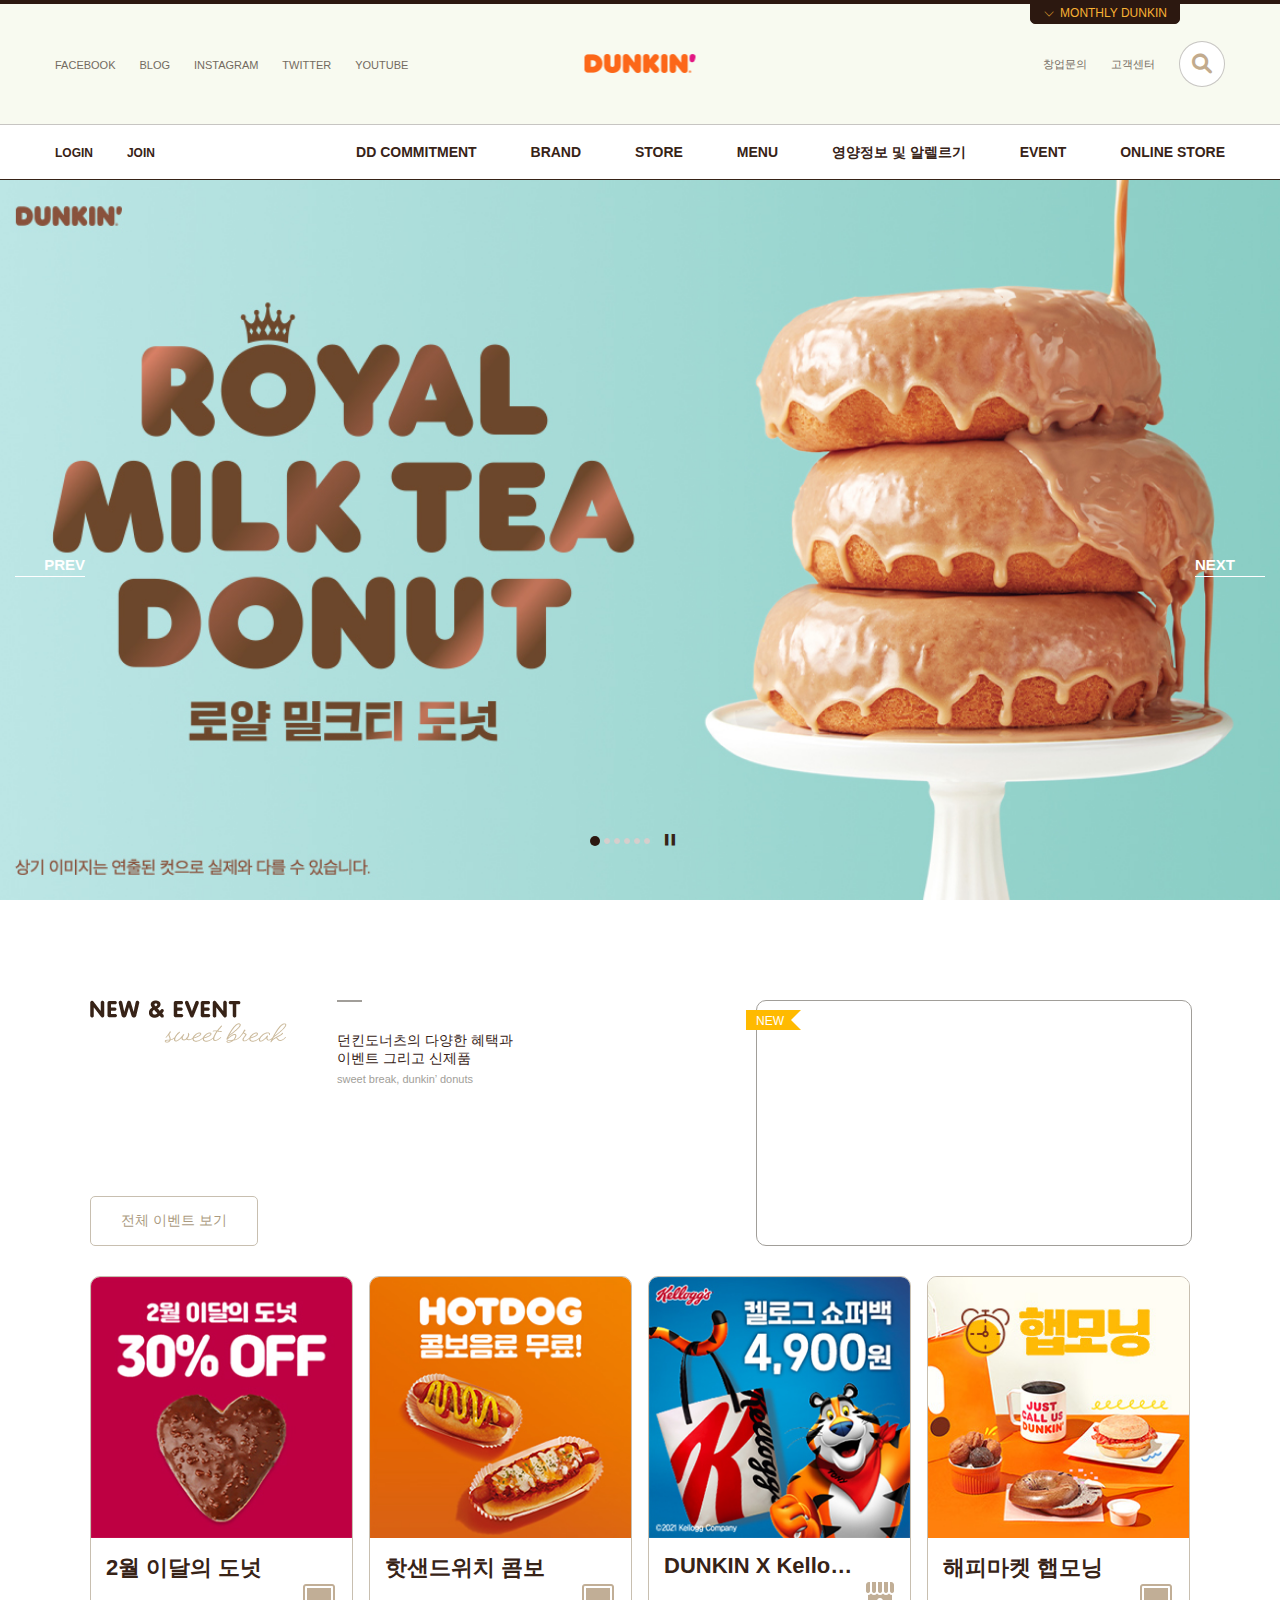
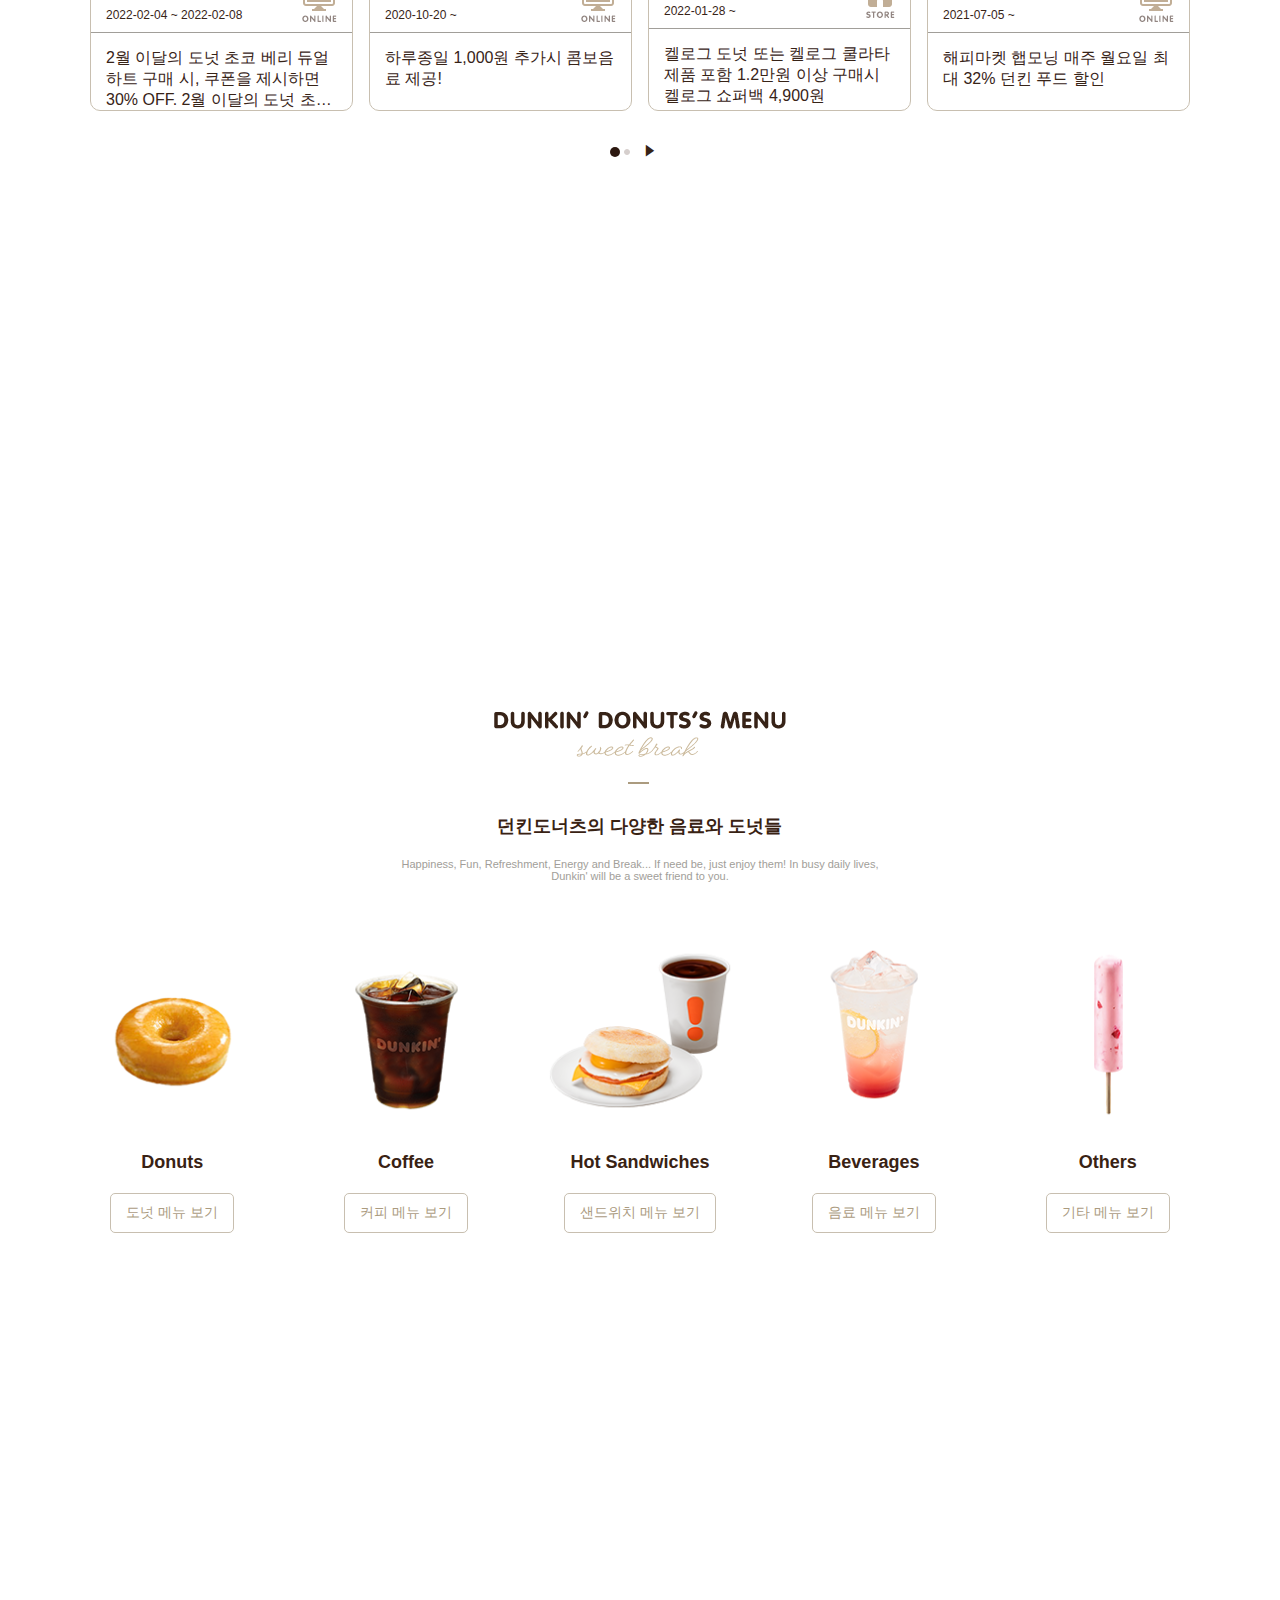
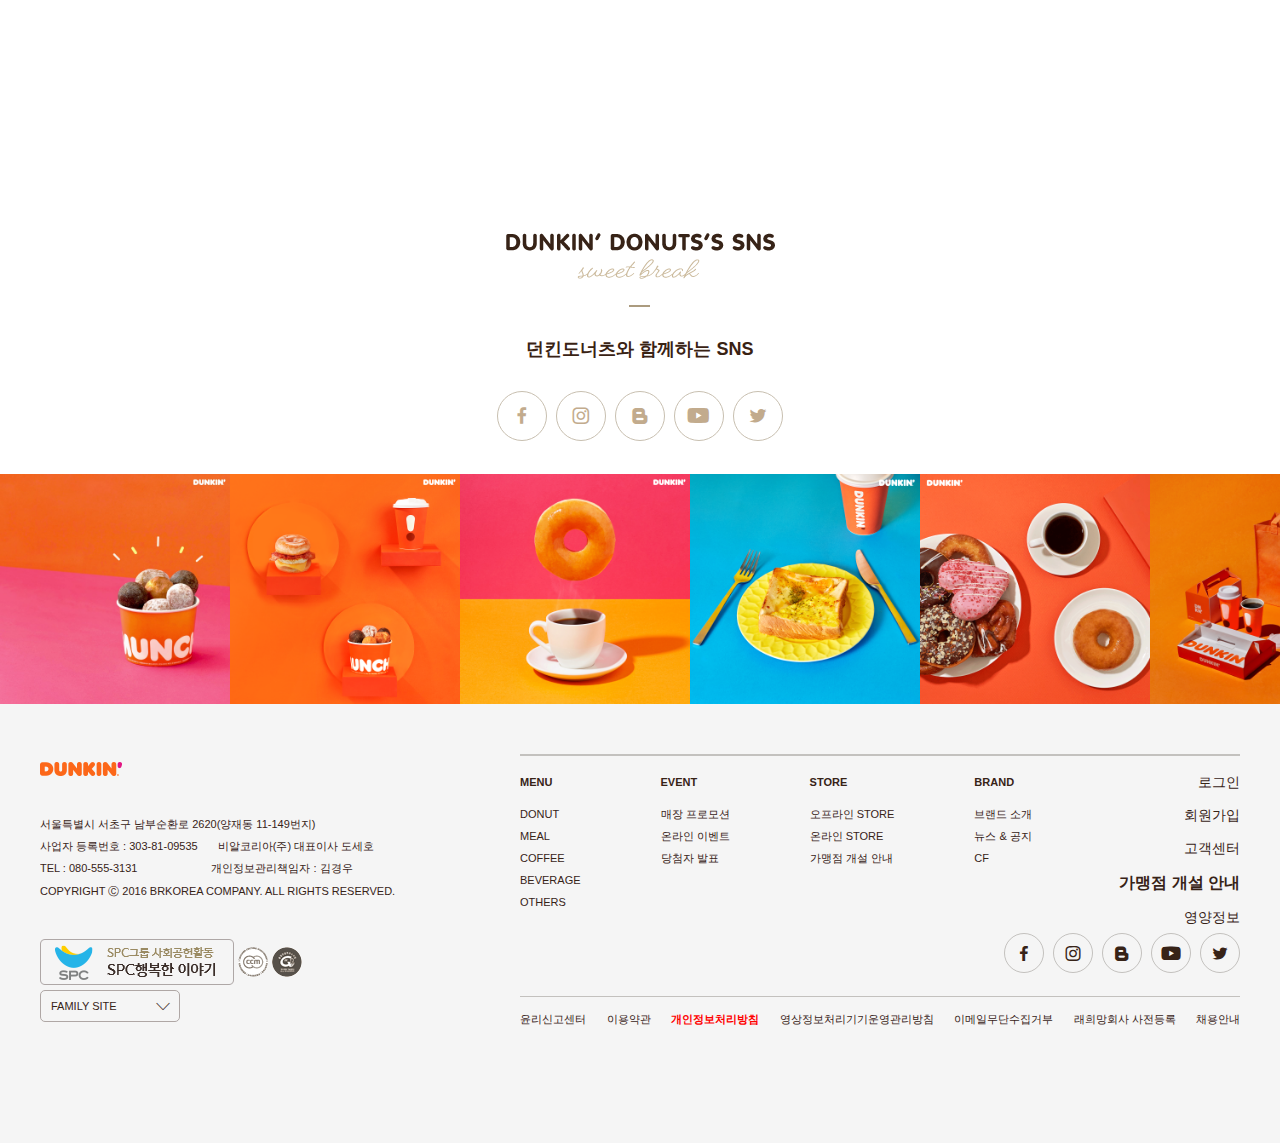
==== commit ebde5898: "add script" ====
--- a/index.html
+++ b/index.html
@@ -14,12 +14,15 @@
   <link rel="stylesheet" href="css/style-pc.css" media="screen and (min-width: 1024.0px)" />
   <link rel="stylesheet" href="css/style-m.css" media="screen and (max-width: 1023.9px)" />
   <script src="js/jquery-3.6.0.min.js"></script>
-  <script src="js/common.js"></script>
+  <script src="js/main.js"></script>
 </head>
 <body class="main">
   <div class="wrapper">
     <a href="#main" id="skip-nav">본문 바로가기</a>
     <div id="monthly" class="pc">
+      <div class="pull-down">
+        <a href="#"><i class="xi-angle-down-thin"><span>열기/닫기</span></i>MONTHLY DUNKIN</a>
+      </div>
       <div class="box">
         <ul>
           <li>
@@ -32,9 +35,6 @@
             <a href="#"><img src="img/monthly_dom.png" alt="이달의 도너츠 로얄 밀크티 도넛" /></a>
           </li>
         </ul>
-      </div>
-      <div class="pull-down">
-        <a href="#"><i class="xi-angle-down-thin"><span>열기/닫기</span></i>MONTHLY DUNKIN</a>
       </div>
     </div>
     <header id="header">
@@ -56,13 +56,14 @@
             <li class="search">
               <input type="text" name="" id="search" value="" />
               <label for="search">
-                <i class="fa-solid fa-magnifying-glass"><span>검색하기</span>
-                </i>
+                <a href="#"><i class="fa-solid fa-magnifying-glass"><span>검색하기</span>
+                </i></a>
               </label>
             </li>
           </ul>
         </div>
       </div>
+      <div id="layer-mask"></div>
       <div class="btm-menu">
         <a href="#" class="menu-x mobile"><i class="xi-close"><span>메뉴 닫기</span></i></a>
         <div class="box">
@@ -351,44 +352,74 @@
     <main id="main">
       <section id="main-visual">
         <h3 class="ir-hidden">주요 제품 소개</h3>
-        <div class="box">
-          <p class="dummy mobile"><img src="img/main-visual-m-01.jpeg" alt="000 000 000" /></p>
-          <ul class="slide pc">
-            <li class="on">
-              <a href="#"><img src="img/main-visual-01.jpeg" alt="000 000 000" /></a></li>
-            <li><a href="#"><img src="img/main-visual-02.jpeg" alt="000 000 000" /></a></li>
-            <li><a href="#"><img src="img/main-visual-03.jpeg" alt="000 000 000" /></a></li>
-            <li><a href="#"><img src="img/main-visual-04.jpeg" alt="000 000 000" /></a></li>
-            <li><a href="#"><img src="img/main-visual-05.png" alt="000 000 000" /></a></li>
-            <li><a href="#"><img src="img/main-visual-06.png" alt="000 000 000" /></a></li>
-          </ul>
-          <ul class="slide mobile">
-            <li class="on">
-              <a href="#"><img src="img/main-visual-m-01.jpeg" alt="000 000 000" /></a></li>
-            <li><a href="#"><img src="img/main-visual-m-02.jpeg" alt="000 000 000" /></a></li>
-            <li><a href="#"><img src="img/main-visual-m-03.jpeg" alt="000 000 000" /></a></li>
-            <li><a href="#"><img src="img/main-visual-m-04.jpeg" alt="000 000 000" /></a></li>
-            <li><a href="#"><img src="img/main-visual-m-05.png" alt="000 000 000" /></a></li>
-            <li><a href="#"><img src="img/main-visual-m-06.png" alt="000 000 000" /></a></li>
-          </ul>
-        </div>
-        <div class="indicator">
-          <ul>
-            <li class="on"><a href="#">1번 슬라이드</a></li>
-            <li><a href="#">2번 슬라이드</a></li>
-            <li><a href="#">3번 슬라이드</a></li>
-            <li><a href="#">4번 슬라이드</a></li>
-            <li><a href="#">5번 슬라이드</a></li>
-            <li><a href="#">6번 슬라이드</a></li>
-          </ul>
-        </div>
-        <div class="control">
-            <a href="#" class="prev">PREV</a>
-            <a href="#" class="next">NEXT</a>
+        <div id="image-slide-01">
+          <div class="box">
+            <p class="dummy mobile"><img src="img/main-visual-m-01.jpeg" alt="000 000 000" /></p>
+            <ul class="slide">
+              <li class="on">
+                <a href="#">
+                  <img src="img/main-visual-01.jpeg" alt="000 000 000" />
+                  <img src="img/main-visual-m-01.jpeg" alt="000 000 000" />
+                </a>
+              </li>
+              <li>
+                <a href="#">
+                  <img src="img/main-visual-02.jpeg" alt="000 000 000" />
+                  <img src="img/main-visual-m-02.jpeg" alt="000 000 000" />
+                </a>
+              </li>
+              <li>
+                <a href="#">
+                  <img src="img/main-visual-03.jpeg" alt="000 000 000" />
+                  <img src="img/main-visual-m-03.jpeg" alt="000 000 000" />
+                </a>
+              </li>
+              <li>
+                <a href="#">
+                  <img src="img/main-visual-04.jpeg" alt="000 000 000" />
+                  <img src="img/main-visual-m-04.jpeg" alt="000 000 000" />
+                </a>
+              </li>
+              <li>
+                <a href="#">
+                  <img src="img/main-visual-05.png" alt="000 000 000" />
+                  <img src="img/main-visual-m-05.png" alt="000 000 000" />
+                </a>
+              </li>
+              <li>
+                <a href="#">
+                  <img src="img/main-visual-06.png" alt="000 000 000" />
+                  <img src="img/main-visual-m-06.png" alt="000 000 000" />
+                </a>
+              </li>
+            </ul>
+            <!-- <ul class="slide mobile">
+              <li class="on">
+                <a href="#"><img src="img/main-visual-m-01.jpeg" alt="000 000 000" /></a></li>
+              <li><a href="#"><img src="img/main-visual-m-02.jpeg" alt="000 000 000" /></a></li>
+              <li><a href="#"><img src="img/main-visual-m-03.jpeg" alt="000 000 000" /></a></li>
+              <li><a href="#"><img src="img/main-visual-m-04.jpeg" alt="000 000 000" /></a></li>
+              <li><a href="#"><img src="img/main-visual-m-05.png" alt="000 000 000" /></a></li>
+              <li><a href="#"><img src="img/main-visual-m-06.png" alt="000 000 000" /></a></li>
+            </ul> -->
+          </div>
+          <div class="controller">
+            <ul class="indicator">
+  
+            </ul>
+            <div class="control">
+                <a href="#" class="prev">PREV</a>
+                <a href="#" class="next">NEXT</a>
+                <a href="#" class="play pc">
+                  <i class="xi-play"><span>타이머 시작</span></i>
+                  <i class="xi-pause"><span>타이머 정지</span></i>
+                </a>
+            </div>
+          </div>
         </div>
       </section>
       <section id="news" class="clearfix">
-        <div class="box">
+        <div class="box" id="banner-slide-01">
           <div class="content">
             <ul class="top">
               <li>
@@ -406,7 +437,7 @@
             </div>
           </div>
           <div class="slide-box">
-            <ul>
+            <ul class="slide">
               <li>
                 <a href="#">
                   <img src="img/news-01.jpeg" alt="2월 이달의 도넛 30% OFF">
@@ -464,10 +495,18 @@
               </li>
             </ul>
           </div>
-          <ul class="indicator pc">
-            <li class="on"><a href="#">1번 슬라이드</a></li>
-            <li><a href="#">2번 슬라이드</a></li>
-          </ul>
+          <div class="controller pc">
+            <ul class="indicator">
+              <li class="on"><a href="#">1번 슬라이드</a></li>
+              <li><a href="#">2번 슬라이드</a></li>
+            </ul>
+            <div class="control">
+              <a href="#" class="play">
+                <i class="xi-play"><span>타이머 시작</span></i>
+                <i class="xi-pause"><span>타이머 정지</span></i>
+              </a>
+            </div>
+          </div>
         </div>
       </section>
       <div class="break" id="break">
@@ -532,8 +571,8 @@
           <li><a href="#"><i class="fab fa-youtube"><span>Youtube</span></i></a></li>
           <li><a href="#"><i class="xi-twitter"><span>Twitter</span></i></a></li>
         </ul>
-        <div class="banner">
-          <ul>
+        <div class="banner" id="image-slide-02">
+          <ul class="slide">
             <li>
               <a href="https://www.instagram.com/dunkin_kr/" target="_blank"><img src="img/bottom-visual-01.jpg" alt="" /></a>
             </li>
@@ -740,71 +779,9 @@
       </div>
     </footer>
   </div> <!-- end of wrapper -->
-
 <script>
-
-setGNB();
-
-document.addEventListener('scroll', function() {
-  setActiveScroll('break');
-  setActiveScroll('find');
-});
-
-document.querySelector('#monthly div.pull-down a').addEventListener('click', function() {
-  document.getElementById('monthly').classList.toggle('show');
-});
-
-document.querySelector('#header .top-menu ul > li.search label').addEventListener('click', function() {
-  this.parentNode.classList.toggle('on');
-});
-
-function setGNB() {
-  document.querySelectorAll('#gnb > ul > li').forEach(function(el, i) {
-    console.log(el);
-    el.classList.remove('on');
-    el.addEventListener('mouseenter', function(el) {
-      for (let sibling of this.parentNode.children) {
-        sibling.classList.remove('on');
-      }
-      this.classList.add('on');  
-    });
-    document.querySelector('#gnb').addEventListener('mouseleave', function() {
-      el.classList.remove('on');
-    });
-  });
-}
-
-function setActiveScroll(selector) {
-  var scrollAmt = window.pageYOffset;
-  var el = document.getElementById(selector);
-  // var el = document.getElementById('break');
-  var elTop = (el.offsetTop + 176) - window.innerHeight;
-  var windowHeight = window.innerHeight;
-  console.log(el, scrollAmt, elTop, windowHeight);
-  var activeAmt = 100;
-
-  if (scrollAmt < elTop + activeAmt) {
-    el.classList.remove('active');
-  } else {
-    el.classList.add('active');
-  }
-}
-
-function showSlide(n) {
-  
-}
-
-$('#gnb li.card').addClass('pc');
-$('#gnb li.card + li').addClass('mobile');
-
-$('#header a.menu-o').on('click', function() {
-  $('#header > .btm-menu').addClass('on');
-});
-
-$('#header a.menu-x').on('click', function(){
-  $('#header > .btm-menu').removeClass('on')
-});
-
+  $('#gnb li.card').addClass('pc');
+  $('#gnb li.card + li').addClass('mobile');
 </script>
 </body>
 </html>--- a/css/style-pc.css
+++ b/css/style-pc.css
@@ -23,6 +23,7 @@
 
 /* common */
 body {font-family: 'NanumSquare', sans-serif; font-size: 14px; color: #372317; background: #ffffff;}
+body.no-scroll {height: 100vh; overflow: hidden;}
 #skip-nav {position: fixed; left: 5px; top: -45px; width: 300px; line-height: 40px; text-align: center; background-color: #f56200; color: #ffffff; font-weight: 700; font-size: 16px; border: 1px solid #f56200; box-sizing: border-box; border-radius: 100px; transition: top 0.3s; z-index: 10000;}
 #skip-nav:focus {top: 5px;}
 #monthly {position: fixed; left: 0; top: -210px; width: 100%; height: 210px; border-bottom: 4px solid #2c1810; background-color: #2c1810; transition: top 0.3s; z-index: 2000;}
@@ -45,13 +46,13 @@
 #header .top-menu ul > li + li {margin-left: 20px;}
 #header .top-menu ul > li.search input {display: none;}
 #header .top-menu ul > li.search.on input {display: inline-block;}
-#header .top-menu ul > li.search label > i {padding: 12px; border: 1px solid rgba(161, 158, 153, 0.6); box-sizing: border-box; background-color: #fff; border-radius: 100px; font-size: 20px; color: #c2ab8d; cursor: pointer;}
+#header .top-menu ul > li.search label i {padding: 12px; border: 1px solid rgba(161, 158, 153, 0.6); box-sizing: border-box; background-color: #fff; border-radius: 100px; font-size: 20px; color: #c2ab8d; cursor: pointer;}
 #header .btm-menu {display: block; background: #fff; width: 100%; height: 54px; border-top: 1px solid rgba(161, 158, 153, 0.6);}
 #header .btm-menu > .box {position: relative; top: 0; left: 0; height: 100%; width: 100%; max-width: 1200px; margin: 0 auto;}
 #header .btm-menu .util2 {position: absolute; left: 15px; top: 50%; transform: translateY(-50%);}
 #header .btm-menu .util2 > li {display: inline-block; margin-right: 30px;}
 #header .btm-menu .util2 > li > a {display: block; height: 100%; width: 100%; font-size: 12px; font-weight: 700;}
-#gnb {position: absolute; top: 0; right: 15px;}
+#gnb {position: absolute; top: 0; right: 15px; z-index: 5000;}
 #gnb > ul > li {display: inline-block; font-weight: 700; position: relative;} 
 #gnb > ul > li + li {margin-left: 50px;}
 #gnb > ul > li > a {display: block; line-height: 54px;} 
@@ -115,6 +116,14 @@
 #footer ul.policy > li em {font-weight: 700; color: red;}
 
 
+/* popup */
+#layer-mask {position: fixed; left: 0; top: 0; width: 100%; height: 100%; background-color: rgba(0, 0, 0, 0.1); display: none;}
+#layer-mask.on {display: block; animation: show-up-mask 1s ease 0s 1 normal forwards;}
+@keyframes show-up-mask {
+  0% {opacity: 0;}
+  100% {opacity: 1;}
+}
+
 /* main */
 #main {display: block; position: relative; left: 0; top: 180px; height: 100%; min-height: 100vh;}
 #main-visual {position: relative; top: 0; left: 0; width: 100%; height: calc(100vh - 180px); overflow: hidden; margin-bottom: 100px;}
@@ -122,16 +131,18 @@
 #main-visual ul.slide {position: absolute; left: 0; top: 0; width: 100%; height: 100%;}
 #main-visual ul.slide > li {position: absolute; left: 0; top: 0; width: 100%; height: 100%; overflow: hidden;}
 #main-visual ul.slide > li > a {display: block; height: 100%; width: 100%;}
-#main-visual ul.slide > li img {object-fit: cover; width: 100%; height: 100%; display: none;}
-#main-visual ul.slide > li.on img {display: block;}
-#main-visual > .indicator {position: absolute; bottom: 50px; left: 0; display: block; width: 100%; text-align: center;}
+#main-visual ul.slide > li img {object-fit: cover; width: 100%; height: 100%;}
+#main-visual ul.slide > li img:nth-child(2) {display: none; opacity: 0;}
+/* #main-visual ul.slide > li.on img {display: block;} */
+#main-visual .controller {position: absolute; bottom: 50px; left: 0;}
+/* #main-visual > .indicator {position: absolute; bottom: 50px; left: 0; display: block; width: 100%; text-align: center;}
 #main-visual > .indicator > ul > li {display: inline-block; vertical-align: middle;}
 #main-visual > .indicator > ul > li > a {display: block; width: 8px; height: 8px; background: #d6cfcd; overflow: hidden; text-indent: -9999px; border-radius: 100px; box-sizing: border-box;}
-#main-visual > .indicator > ul > li.on > a {width: 15px; height: 15px; background-color: #fff;}
-#main-visual > .control {position: absolute; top: 50%; left: 50%; transform: translate(-50%, -50%); width: 100%; max-width: 1200px; box-sizing: border-box;}
-#main-visual > .control > a {display: block; position: absolute; width: 70px; color: #fff; font-weight: 700; font-size: 15px; height: 20px; border-bottom: 1px solid #fff;}
-#main-visual > .control > a.prev {text-align: right; left: 15px;}
-#main-visual > .control > a.next {right: 15px;}
+#main-visual > .indicator > ul > li.on > a {width: 15px; height: 15px; background-color: #fff;} */
+/* #main-visual > .control {position: absolute; top: 50%; left: 50%; transform: translate(-50%, -50%); width: 100%; max-width: 1200px; box-sizing: border-box;}*/
+#main-visual .control > a:not([class*="play"]) {display: block; position: absolute; top: calc(-50vh + 176px); width: 70px; color: #fff; font-weight: 700; font-size: 15px; height: 20px; border-bottom: 1px solid #fff;}
+#main-visual .control > a.prev {text-align: right; left: 15px;}
+#main-visual .control > a.next {right: 15px;} 
 
 #news {position: relative; top: 0; left: 0;}
 #news > .box {position: relative; top: 0; left: 0; margin: 0 auto; max-width: 1200px; padding: 0 50px; box-sizing: border-box;}
@@ -148,8 +159,11 @@
 #news .clip::after {content: ''; position: absolute; left: 25px; top: 10px; border-left: 10px solid #ffba00; border-right: 10px solid transparent; border-top: 10px solid #ffba00; border-bottom: 10px solid #ffba00;}
 #news .slide-box {margin-bottom: 30px;}
 /* #news ul.slide {width: 5000px;} */
-#news .slide-box > ul > li {margin-right: 16px; width: calc(25% - 12px);}
-#news .slide-box > ul > li:nth-child(4n) {margin-right: 0;}
+#news .slide-box > ul > li {margin-right: 16px; width: 263px;}
+@media only screen and (max-width: 1200px) {
+  #news .slide-box > ul > li {margin-right: 16px; width: calc(25vw - 41px);}
+}
+/* #news .slide-box > ul > li:nth-child(4n) {margin-right: 0;} */
 #news .slide-box > ul > li > a > span > img {position: absolute; bottom: 10px; right: 15px;}
 
 #main > .break {position: relative; top: 0; left: 0; width: 100%; height: 400px; background: url(../img/img_banner_1_1.jpeg) 50% 0 fixed; margin: 50px 0 100px 0; overflow: hidden;}
@@ -228,6 +242,7 @@
 ul.sns-icon.large > li {width: 50px; height: 50px; border: 1px solid #c8bfb0; font-size: 20px; color: #c2ab8d;}
 
 div.slide-box {position: relative; width: 100%; height: 435px; overflow: hidden;}
+div.slide-box > ul.slide {position: relative; width: 5000px; overflow: hidden;}
 div.slide-box > ul > li {float: left; height: 435px; background: #fff; border: 1px solid #c8bfb0; border-radius: 10px; box-sizing: border-box; overflow: hidden;}
 div.slide-box > ul > li > a {display: block; width: 100%; height: 100%; position: relative;}
 div.slide-box > ul > li > a p {padding-left: 15px;}
@@ -236,7 +251,15 @@
 div.slide-box > ul > li > a > span > p.date {font-size: 12px; padding-bottom: 10px;}
 div.slide-box > ul > li > a > p.info {font-size: 16px; padding-top: 15px; padding-right: 15px; line-height: 1.3em; display: -webkit-box; -webkit-line-clamp: 3; -webkit-box-orient: vertical; overflow: hidden; text-overflow: ellipsis;}
 
+div.controller {position: relative; width: 100%; display: flex; align-items: center; justify-content: center;}
+div.controller > * {margin-right: 10px;}
 ul.indicator {text-align: center;}
 ul.indicator > li {display: inline-block; vertical-align: middle;}
 ul.indicator > li > a {display: block; width: 6px; height: 6px; background: #d6cfcd; overflow: hidden; text-indent: -9999px; border: 1px solid #d6cfcd; border-radius: 100px; box-sizing: border-box; transition: all 0.3s;}
-ul.indicator > li.on a {width: 10px; height: 10px; background-color: #2c1810; border: #2c1810;}+ul.indicator > li.on a {width: 10px; height: 10px; background-color: #2c1810; border: #2c1810;}
+
+div.control > a.play {color: inherit; font-size: 20px;}
+div.control > a.play i {display: none;}
+div.control > a.play i:first-child {display: block;}
+div.control > a.play.on i:first-child {display: none;}
+div.control > a.play.on i + i {display: block;}--- a/css/style-m.css
+++ b/css/style-m.css
@@ -23,6 +23,7 @@
 
 /* common */
 body {font-family: 'NanumSquare', sans-serif; font-size: 14px; color: #372317; background: #ffffff;}
+body.no-scroll {height: 100vh; overflow: hidden;}
 #skip-nav {position: fixed; left: 50%; top: -45px; transform: translateX(-50%); width: 200px; line-height: 40px; text-align: center; background-color: #f56200; color: #ffffff; font-weight: 700; font-size: 16px; border: 1px solid #f56200; box-sizing: border-box; border-radius: 100px; transition: top 0.3s; z-index: 10000;}
 #skip-nav:focus {top: 5px;}
 #header {position: fixed; left: 0; top: 0; width: 100%; height: 68px; background: #f8faf0; border-bottom: 1px solid #372317; z-index: 1000; box-sizing: border-box;}
@@ -72,8 +73,6 @@
 #footer .info-link > a {display: inline-block; width: calc(25% - 5px);}
 
 
-
-
 #gnb > ul > li {padding-left: 30px; border-bottom: 1px solid #958b7f;}
 #gnb > ul > li.on {background: #fff;}
 #gnb > ul > li > a {position: relative; display: block; font-weight: 700; line-height: 57px; width: 100%; height: 100%; color: #fff;}
@@ -98,6 +97,14 @@
 #gnb li[data-menu="bev"] > a::before {background: url(../img/mob_nav_bev.png) 50% 50% no-repeat; background-size: 14px auto;}
 #gnb li[data-menu="other"] > a::before {background: url(../img/mob_nav_other.png) 50% 50% no-repeat; background-size: 10px auto;}
 
+/* popup */
+#layer-mask {position: fixed; left: 0; top: 0; width: 100%; height: 100%; background-color: rgba(0, 0, 0, 0.4); display: none;}
+#layer-mask.on {display: block; animation: show-up-mask 1s ease 0s 1 normal forwards;}
+@keyframes show-up-mask {
+  0% {opacity: 0;}
+  100% {opacity: 1;}
+}
+
 /* main */
 #main {position: relative; top: 68px;}
 #main-visual {position: relative; width: 100%; height: 100%; overflow: hidden; margin-bottom: 50px;}
@@ -106,16 +113,17 @@
 #main-visual ul.slide {position: absolute; left: 0; top: 0; width: 100%; height: 100%;}
 #main-visual ul.slide > li {position: absolute; left: 0; top: 0; width: 100%; height: 100%; overflow: hidden;}
 #main-visual ul.slide > li > a {display: block; height: 100%; width: 100%;}
-#main-visual ul.slide > li img {width: 100%; display: none;}
-#main-visual ul.slide > li.on img {display: block;}
-#main-visual > .indicator {position: absolute; bottom: 30px; left: 0; display: block; width: 100%; text-align: center;}
-#main-visual > .indicator > ul > li {display: inline-block; vertical-align: middle;}
-#main-visual > .indicator > ul > li > a {display: block; width: 8px; height: 8px; background: #d6cfcd; overflow: hidden; text-indent: -9999px; border-radius: 100px; box-sizing: border-box;}
-#main-visual > .indicator > ul > li.on > a {width: 15px; height: 15px; background-color: #fff;}
-#main-visual > .control {position: absolute; top: 50vh; left: 50%; transform: translate(-50%, -50%); width: 100%; max-width: 1200px; box-sizing: border-box;}
-#main-visual > .control > a {display: block; position: absolute; width: 70px; color: #fff; font-weight: 700; font-size: 15px; height: 20px; border-bottom: 1px solid #fff;}
-#main-visual > .control > a.prev {text-align: right; left: 15px;}
-#main-visual > .control > a.next {right: 15px;}
+#main-visual ul.slide > li img {width: 100%;}
+#main-visual ul.slide > li img:nth-child(1) {display: none; opacity: 0;}
+/* #main-visual ul.slide > li.on img {display: block;} */
+#main-visual ul.indicator {position: absolute; bottom: 30px; left: 0; display: block; width: 100%; text-align: center;}
+#main-visual ul.indicator > li {display: inline-block; vertical-align: middle;}
+#main-visual ul.indicator > li > a {display: block; width: 8px; height: 8px; background: #d6cfcd; overflow: hidden; text-indent: -9999px; border-radius: 100px; box-sizing: border-box;}
+#main-visual ul.indicator > li.on > a {width: 15px; height: 15px; background-color: #fff;}
+#main-visual .control {position: absolute; top: 50vh; left: 50%; transform: translate(-50%, -50%); width: 100%; max-width: 1200px; box-sizing: border-box;}
+#main-visual .control > a {display: block; position: absolute; width: 70px; color: #fff; font-weight: 700; font-size: 15px; height: 20px; border-bottom: 1px solid #fff;}
+#main-visual .control > a.prev {text-align: right; left: 15px;}
+#main-visual .control > a.next {right: 15px;}
 
 #news ul.top {text-align: center; margin-bottom: 20px;}
 #news h3 {width: 100px; margin: 0 auto; padding-bottom: 20px;}
@@ -172,6 +180,7 @@
 ul.sns-icon > li > a i {position: absolute; left: 50%; top: 50%; transform: translate(-50%, -50%)}
 ul.sns-icon.large > li {width: 50px; height: 50px; border: 1px solid #c8bfb0; font-size: 20px; color: #c2ab8d;}
 
+
 /* animation keyframes */
 /*
 @keyframes show-up {
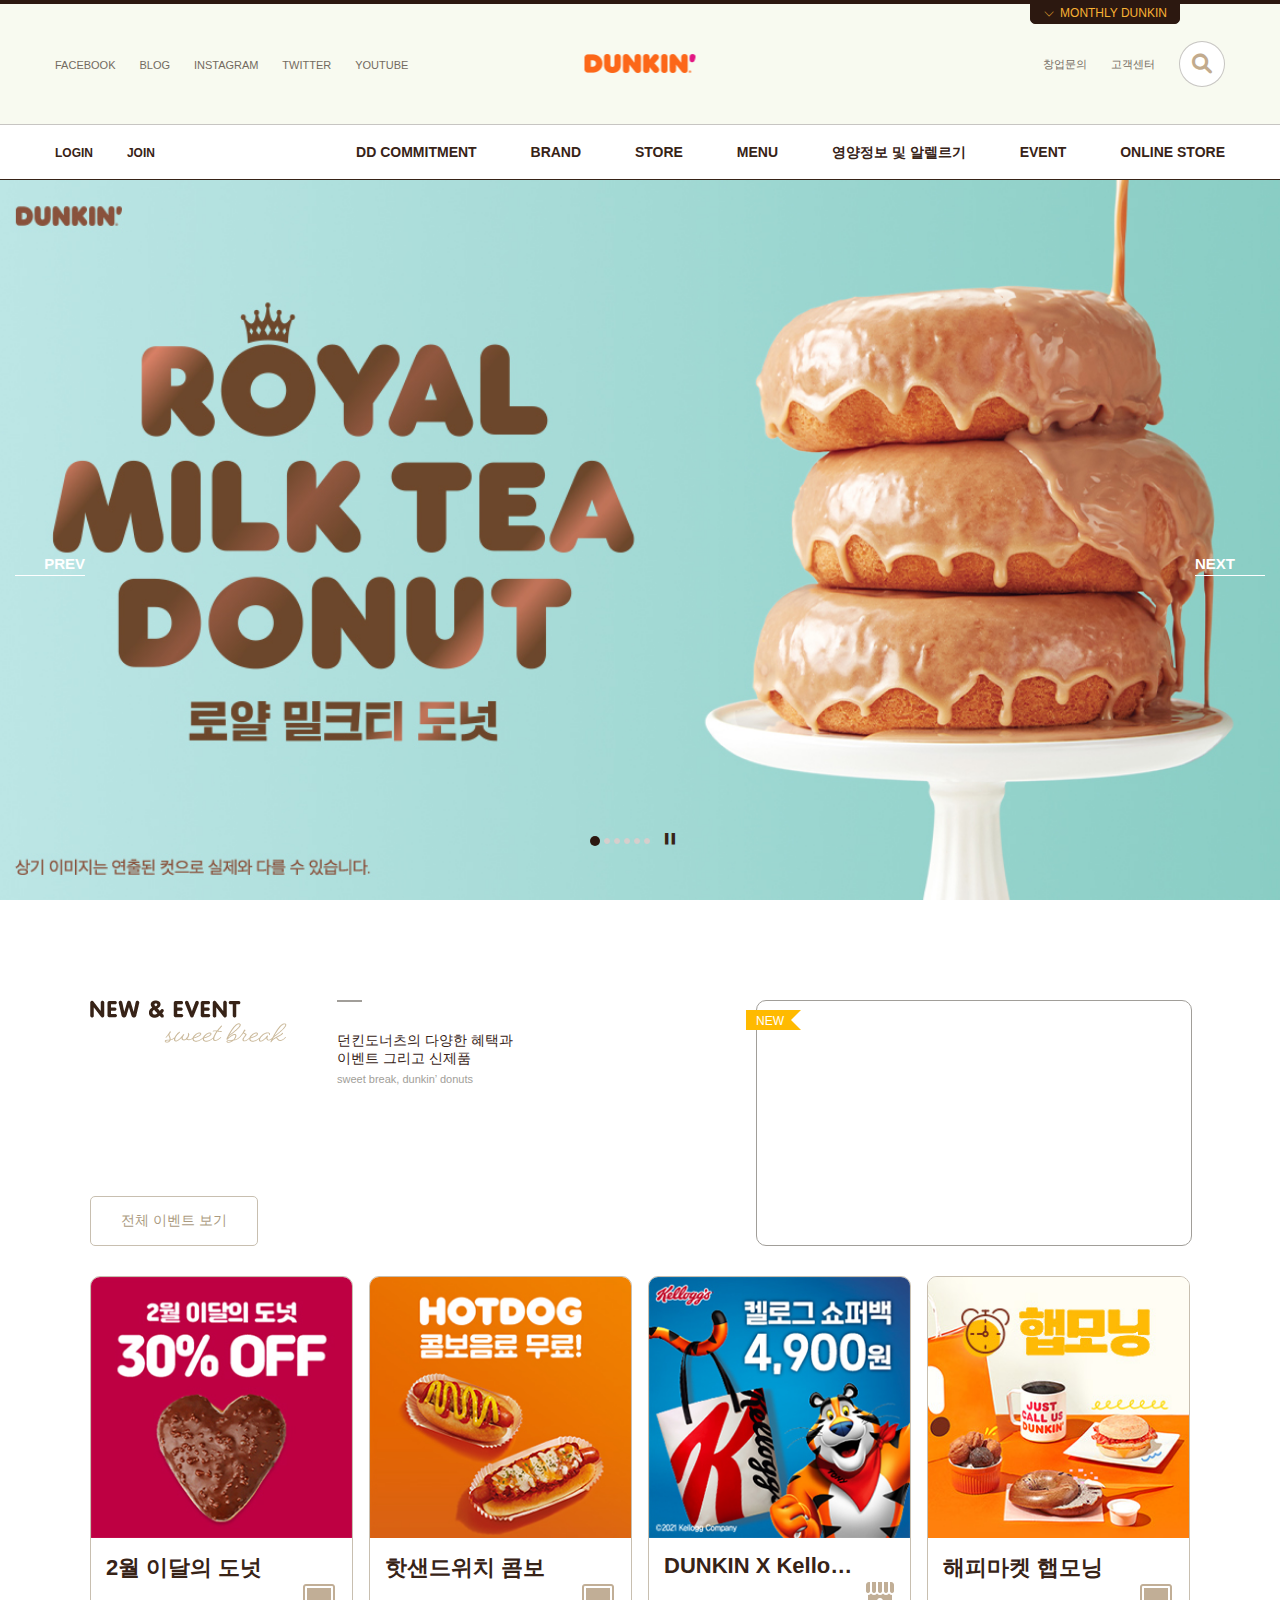
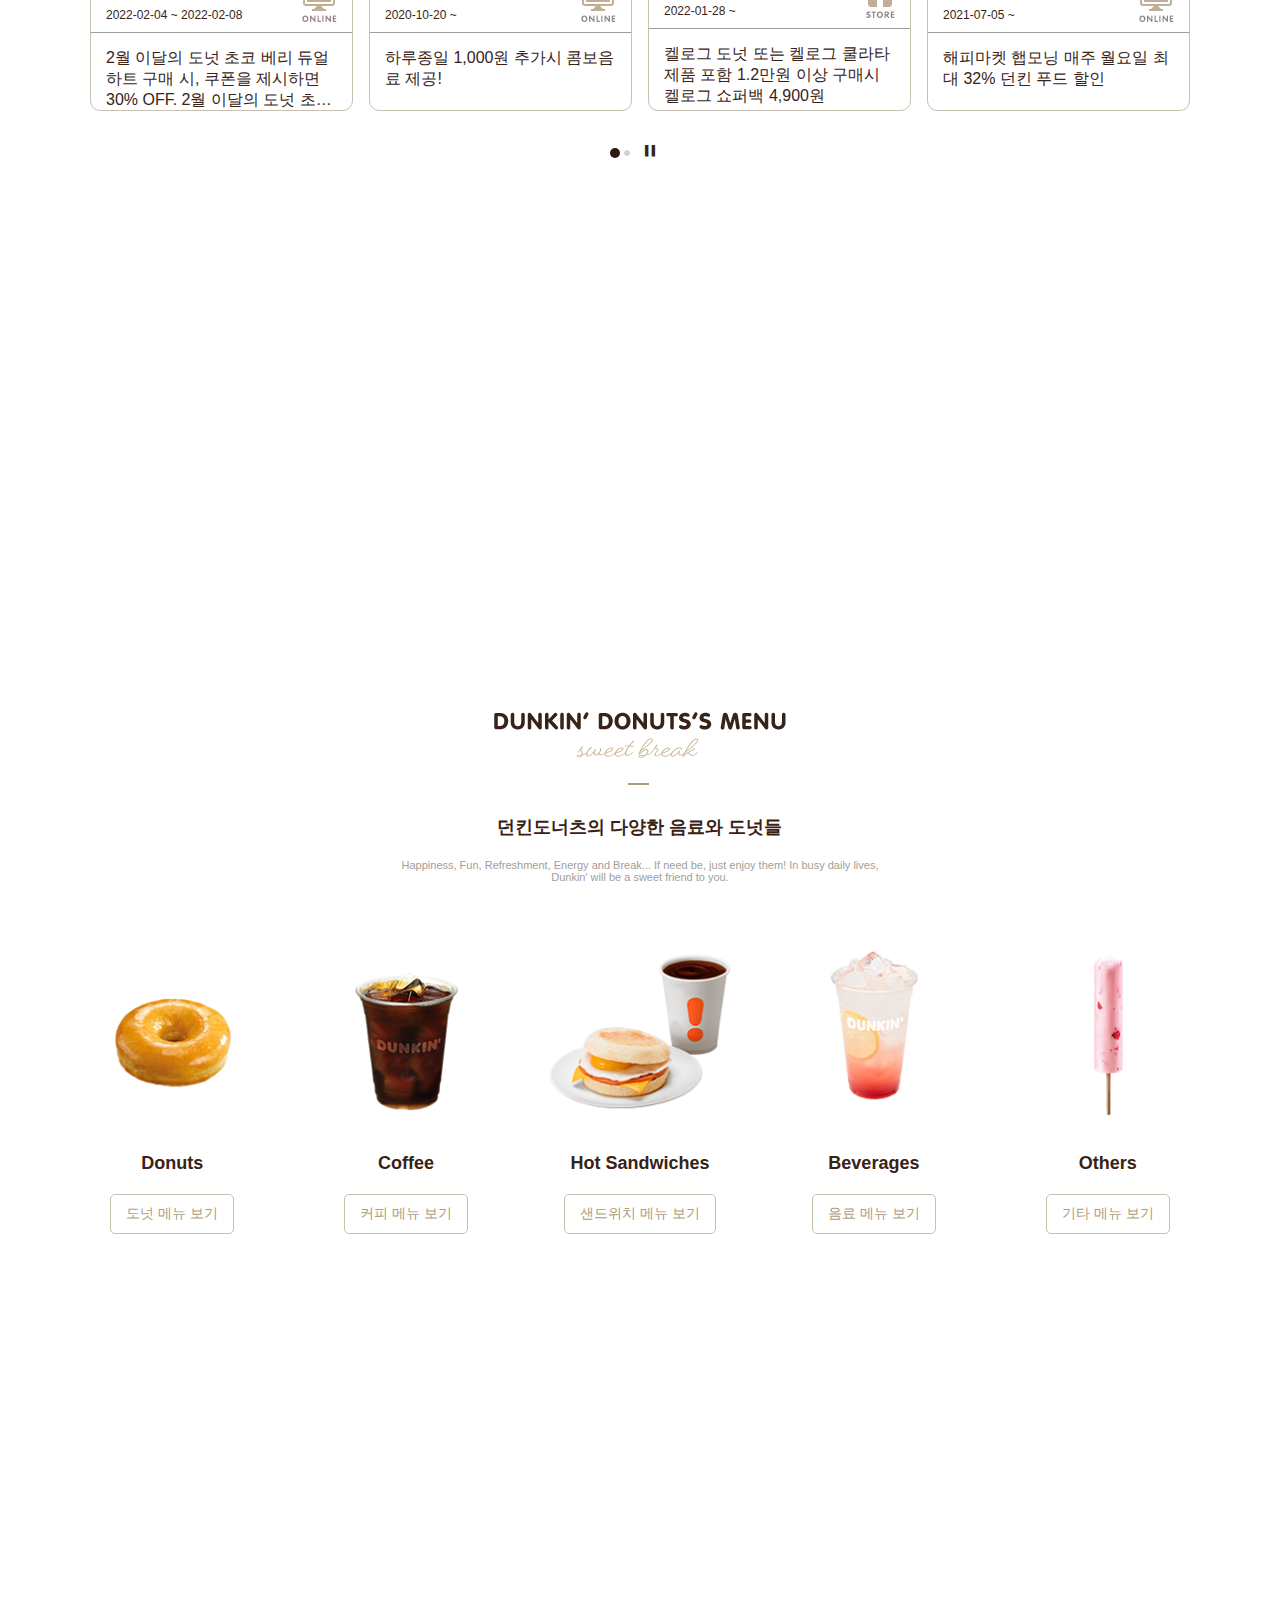
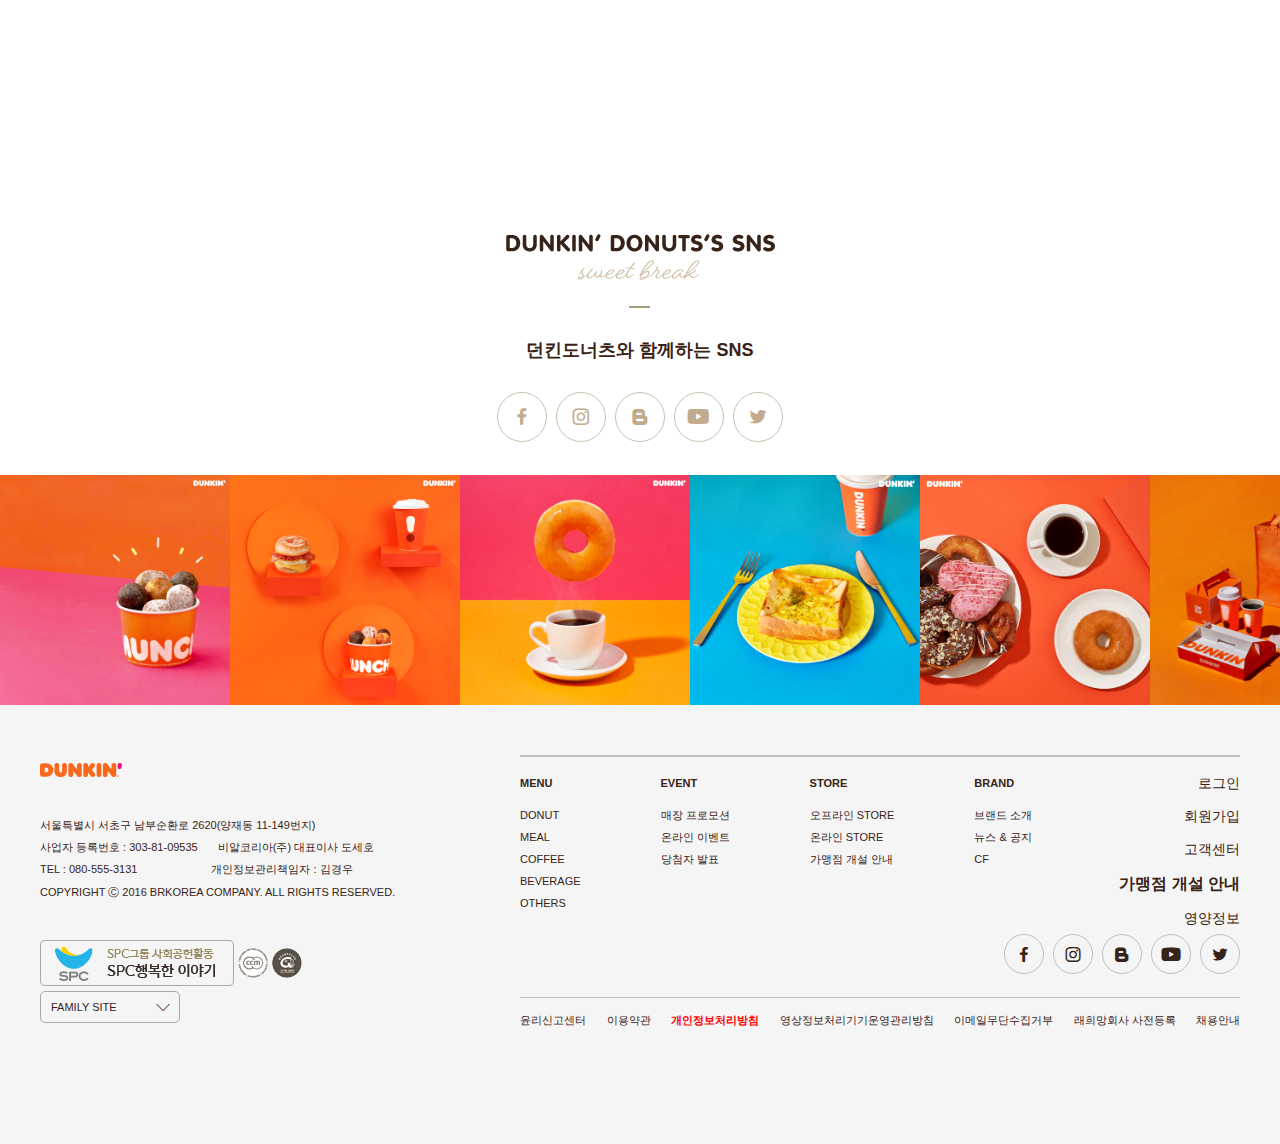
==== commit 98c94892: "slider scripts" ====
--- a/index.html
+++ b/index.html
@@ -501,12 +501,13 @@
               <li><a href="#">2번 슬라이드</a></li>
             </ul>
             <div class="control">
-              <a href="#" class="play">
+              <a href="#" class="play pc">
                 <i class="xi-play"><span>타이머 시작</span></i>
                 <i class="xi-pause"><span>타이머 정지</span></i>
               </a>
             </div>
           </div>
+          <div class="scroll-bar mobile"><a href="#"></a></div>
         </div>
       </section>
       <div class="break" id="break">
@@ -517,33 +518,36 @@
         <h3><img class="pc" src="img/tit_dunkin_menu.png" alt="Dunkin’ Donuts’s Menu"><img class="mobile" src="img/tit_menu-m.png" alt="Dunkin’ Donuts’s Menu"></h3>
         <em>던킨도너츠의 다양한 음료와 도넛들</em>
         <p>Happiness, Fun, Refreshment, Energy and Break... If need be, just enjoy them! In busy daily lives,<br />Dunkin' will be a sweet friend to you.</p>
-        <ul class="menu-list">
-          <li>
-            <figure><img src="img/img_product_1.png" alt="도넛" /></figure>
-            <p>Donuts</p>
-            <a href="#" class="btn">도넛 메뉴 보기</a>
-          </li>
-          <li>
-            <figure><img src="img/img_product_2.png" alt="커피" /></figure>
-            <p>Coffee</p>
-            <a href="#" class="btn">커피 메뉴 보기</a>
-          </li>
-          <li>
-            <figure><img src="img/img_product_3.png" alt="샌드위치" /></figure>
-            <p>Hot Sandwiches</p>
-            <a href="#" class="btn">샌드위치 메뉴 보기</a>
-          </li>
-          <li>
-            <figure><img src="img/img_product_4.png" alt="음료" /></figure>
-            <p>Beverages</p>
-            <a href="#" class="btn">음료 메뉴 보기</a>
-          </li>
-          <li>
-            <figure><img src="img/img_product_5.png" alt="기타" /></figure>
-            <p>Others</p>
-            <a href="#" class="btn">기타 메뉴 보기</a>
-          </li>
-        </ul>
+        <div class="box" id="banner-scroll">
+          <ul class="menu-list slide">
+            <li>
+              <figure><img src="img/img_product_1.png" alt="도넛" /></figure>
+              <p>Donuts</p>
+              <a href="#" class="btn">도넛 메뉴 보기</a>
+            </li>
+            <li>
+              <figure><img src="img/img_product_2.png" alt="커피" /></figure>
+              <p>Coffee</p>
+              <a href="#" class="btn">커피 메뉴 보기</a>
+            </li>
+            <li>
+              <figure><img src="img/img_product_3.png" alt="샌드위치" /></figure>
+              <p>Hot Sandwiches</p>
+              <a href="#" class="btn">샌드위치 메뉴 보기</a>
+            </li>
+            <li>
+              <figure><img src="img/img_product_4.png" alt="음료" /></figure>
+              <p>Beverages</p>
+              <a href="#" class="btn">음료 메뉴 보기</a>
+            </li>
+            <li>
+              <figure><img src="img/img_product_5.png" alt="기타" /></figure>
+              <p>Others</p>
+              <a href="#" class="btn">기타 메뉴 보기</a>
+            </li>
+          </ul>
+          <div class="scroll-bar mobile"><a href="#"></a></div>
+        </div>
       </section>
       <section id="find">
         <div class="store">
@@ -571,7 +575,7 @@
           <li><a href="#"><i class="fab fa-youtube"><span>Youtube</span></i></a></li>
           <li><a href="#"><i class="xi-twitter"><span>Twitter</span></i></a></li>
         </ul>
-        <div class="banner" id="image-slide-02">
+        <div class="banner" id="infinite-slide">
           <ul class="slide">
             <li>
               <a href="https://www.instagram.com/dunkin_kr/" target="_blank"><img src="img/bottom-visual-01.jpg" alt="" /></a>
--- a/css/style-pc.css
+++ b/css/style-pc.css
@@ -180,13 +180,13 @@
 #quick-menu > h3 {margin-bottom: 30px;}
 #quick-menu > em {font-size: 18px; color: #392213; font-weight: 700;}
 #quick-menu > p {padding: 20px 0; color: #a19e99; font-size: 11px;}
-#quick-menu > ul.menu-list {text-align: center;}
-#quick-menu > ul.menu-list > li {display: inline-block; vertical-align: top; width: 220px; margin-top: 15px;}
-#quick-menu > ul.menu-list > li + li {margin-left: 10px;}
-#quick-menu > ul.menu-list > li figure {margin: 0;}
-#quick-menu > ul.menu-list > li figure > img {transition: transform 0.3s;}
-#quick-menu > ul.menu-list > li:hover figure > img {border: 1px solid rgba(196,181,151,0.2); box-sizing: border-box; border-radius: 50%; box-shadow: -3px 3px 0px #c4b597; transform: translate(4px,-4px);}
-#quick-menu > ul.menu-list > li > p {font-size: 18px; color: #392213; font-weight: 700; margin: 15px 0;}
+#quick-menu  ul.menu-list {text-align: center;}
+#quick-menu ul.menu-list > li {display: inline-block; vertical-align: top; width: 220px; margin-top: 15px;}
+#quick-menu ul.menu-list > li + li {margin-left: 10px;}
+#quick-menu ul.menu-list > li figure {margin: 0;}
+#quick-menu ul.menu-list > li figure > img {transition: transform 0.3s;}
+#quick-menu ul.menu-list > li:hover figure > img {border: 1px solid rgba(196,181,151,0.2); box-sizing: border-box; border-radius: 50%; box-shadow: -3px 3px 0px #c4b597; transform: translate(4px,-4px);}
+#quick-menu ul.menu-list > li > p {font-size: 18px; color: #392213; font-weight: 700; margin: 15px 0;}
 
 #find {position: relative; height: 400px; background: url(../img/img_banner_1_2.jpeg) 50% 0 fixed; margin: 100px 0;}
 #find > div {position: absolute; width: 380px; height: 380px; left: 50%; top: 0; transform: translate(-50%, 0) rotateY(180deg); opacity: 0; transform-style: preserve-3d; transition: all 0.7s;}
@@ -258,7 +258,7 @@
 ul.indicator > li > a {display: block; width: 6px; height: 6px; background: #d6cfcd; overflow: hidden; text-indent: -9999px; border: 1px solid #d6cfcd; border-radius: 100px; box-sizing: border-box; transition: all 0.3s;}
 ul.indicator > li.on a {width: 10px; height: 10px; background-color: #2c1810; border: #2c1810;}
 
-div.control > a.play {color: inherit; font-size: 20px;}
+div.control > a.play {display: inline-block; color: inherit; font-size: 20px;}
 div.control > a.play i {display: none;}
 div.control > a.play i:first-child {display: block;}
 div.control > a.play.on i:first-child {display: none;}
--- a/css/style-m.css
+++ b/css/style-m.css
@@ -19,7 +19,7 @@
 .pc {display: none !important;}
 br.only-pc {content: '';}
 br.only-pc::after {content: '\00a0';}
-
+.clearfix::after {content: ''; display: block; clear: both;}
 
 /* common */
 body {font-family: 'NanumSquare', sans-serif; font-size: 14px; color: #372317; background: #ffffff;}
@@ -129,9 +129,11 @@
 #news h3 {width: 100px; margin: 0 auto; padding-bottom: 20px;}
 #news ul.top em {font-size: 12px;}
 #news ul.top span {display: block; font-size: 11px; color: #a19e99; margin-top: 5px;}
+#news > .box {position: relative;}
 #news .slide-box {margin-bottom: 30px;}
 #news .slide-box > ul {width: 1000px;}
-#news .slide-box > ul > li {margin-right: 10px; width: 176px;}
+#news .slide-box > ul > li {width: 176px;}
+#news .slide-box > ul > li + li {margin-left: 10px;}
 #news .slide-box > ul > li > a > span > img {position: absolute; width: 28px; bottom: 10px; right: 10px;}
 
 div.slide-box {position: relative; width: 100%; height: 310px; overflow: hidden; padding: 0 10px; box-sizing: border-box;}
@@ -154,11 +156,13 @@
 #quick-menu h3 {width: 75px; margin: 0 auto; padding-bottom: 20px;}
 #quick-menu em {font-size: 12px; color: #392213;}
 #quick-menu > p {padding: 5px 0 20px;; color: #a19e99; font-size: 10px;}
-#quick-menu > ul.menu-list {width: 1000px; height: 250px; padding-left: 10px;}
-#quick-menu > ul.menu-list > li {float: left; border: 1px solid #d1cccb; border-radius: 4px; height: 100%; width: 170px;}
-#quick-menu > ul.menu-list > li + li {margin-left: 10px;}
-#quick-menu > ul.menu-list > li > figure {margin: 0; padding: 0;}
-#quick-menu > ul.menu-list > li > a.btn {margin-top: 10px;}
+#quick-menu > .box {position: relative; height: 270px;}
+#quick-menu ul.menu-list {width: 1000px; height: 250px; padding-left: 10px;}
+#quick-menu ul.menu-list > li {float: left; border: 1px solid #d1cccb; border-radius: 4px; height: 100%; width: 170px;}
+#quick-menu ul.menu-list > li + li {margin-left: 10px;}
+#quick-menu ul.menu-list > li > figure {margin: 0; padding: 0;}
+#quick-menu ul.menu-list > li > a.btn {margin-top: 10px;}
+#quick-menu .scroll-bar {bottom: 0;}
 
 #find p {display: none;}
 #find img {width: 100%; height: 100%;}
@@ -180,6 +184,8 @@
 ul.sns-icon > li > a i {position: absolute; left: 50%; top: 50%; transform: translate(-50%, -50%)}
 ul.sns-icon.large > li {width: 50px; height: 50px; border: 1px solid #c8bfb0; font-size: 20px; color: #c2ab8d;}
 
+div.scroll-bar {position: absolute; left: 10px; bottom: -20px; width: calc(100% - 20px); height: 8px; background-color: rgba(200, 191, 176, 0.2); border-radius: 100px;  cursor: pointer;}
+div.scroll-bar a {position: absolute; left: 0; top: 0; width: 20%; height: 100%; background-color: rgba(55, 35, 23, 0.5); box-sizing: border-box; border-radius: 100px;}
 
 /* animation keyframes */
 /*
